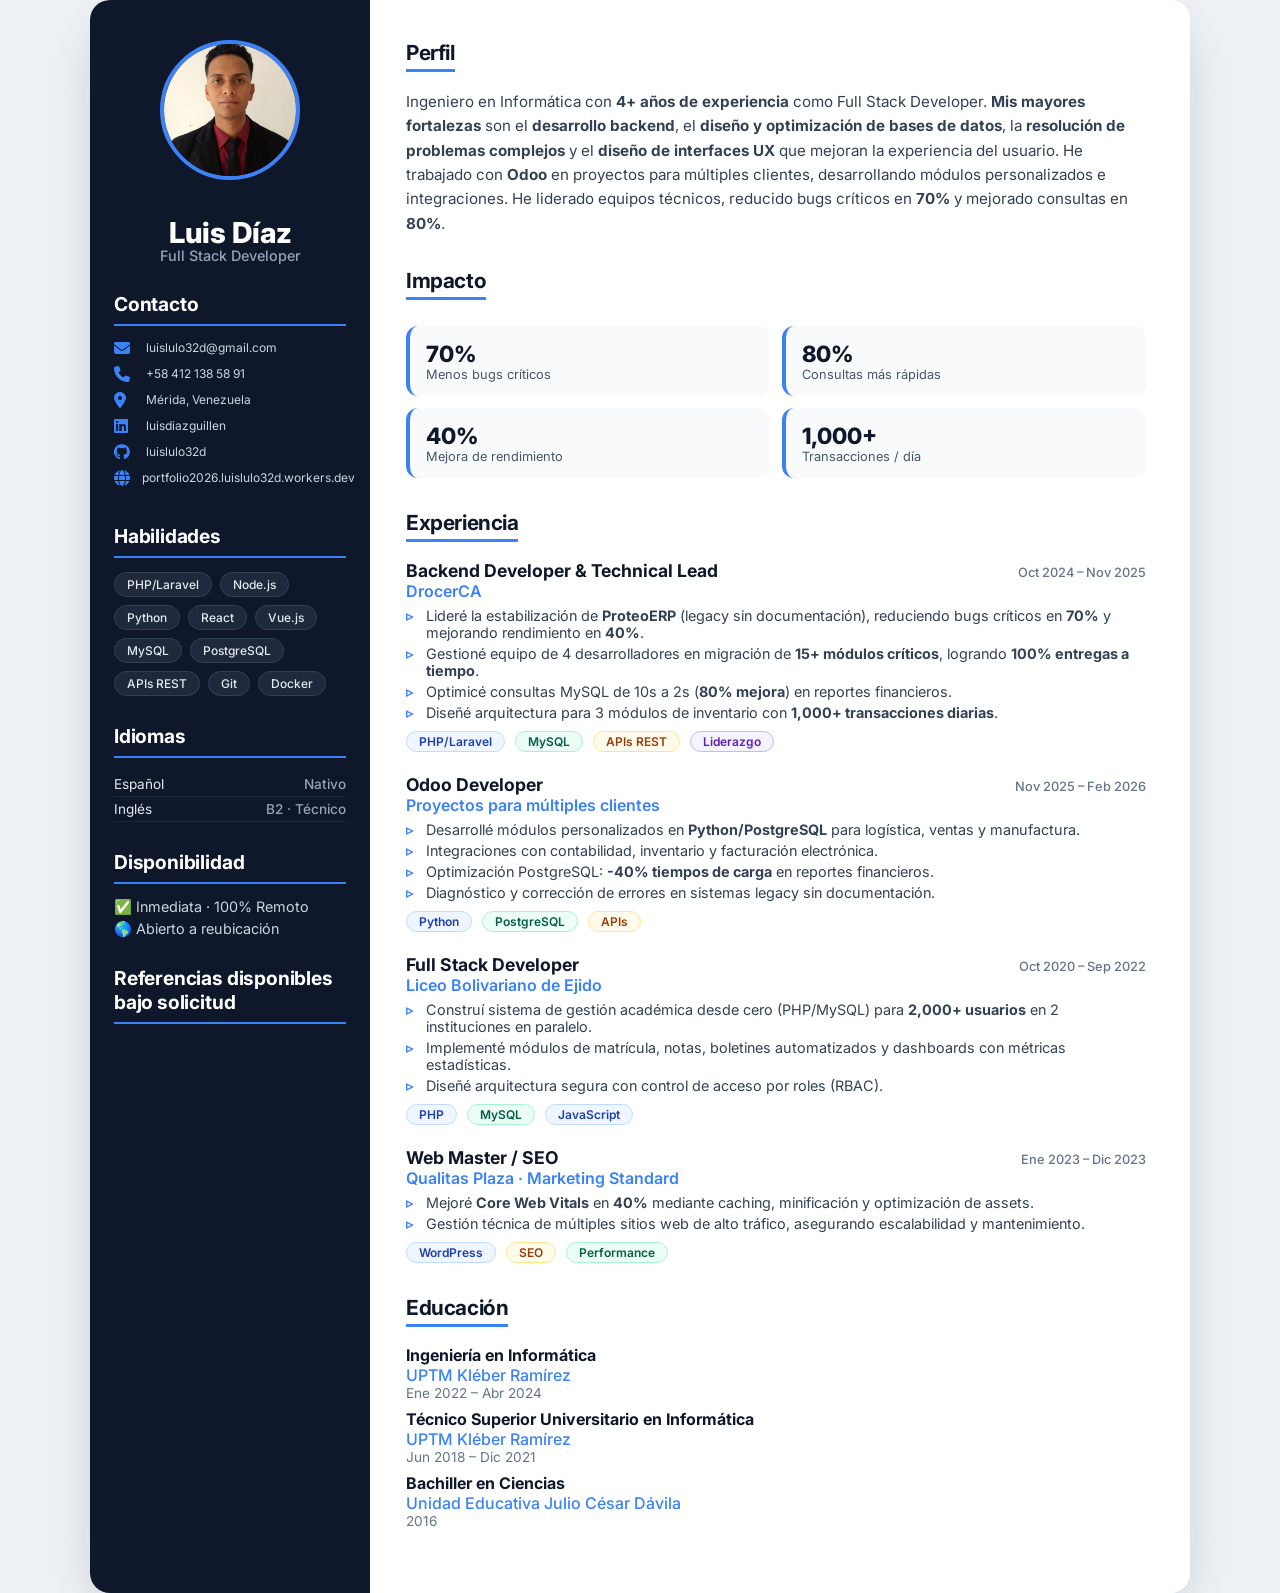
==== cv_online_luis.html @ a335fb9e "update" ====
<!DOCTYPE html>
<html lang="es">
<head>
    <meta charset="UTF-8">
    <meta name="viewport" content="width=device-width, initial-scale=1.0">
    <title>Luis Díaz · CV 2026</title>
    <link href="https://fonts.googleapis.com/css2?family=Inter:opsz,wght@14..32,300;14..32,400;14..32,500;14..32,600;14..32,700;14..32,800&display=swap" rel="stylesheet">
    <link rel="stylesheet" href="https://cdnjs.cloudflare.com/ajax/libs/font-awesome/6.5.1/css/all.min.css">
    <style>
        * {
            margin: 0;
            padding: 0;
            box-sizing: border-box;
        }
        body {
            font-family: 'Inter', 'Segoe UI', sans-serif;
            background: #eef2f7;
            display: flex;
            justify-content: center;
            align-items: center;
            min-height: 100vh;
            padding: 0;
            margin: 0;
        }
        .cv {
            max-width: 1100px;
            width: 100%;
            background: #ffffff;
            border-radius: 20px;
            box-shadow: 0 20px 60px -12px rgba(0, 0, 0, 0.20);
            display: grid;
            grid-template-columns: 280px 1fr;
            overflow: hidden;
        }
        .sidebar {
            background: #0f172a;
            color: #e2e8f0;
            padding: 40px 24px 32px;
            display: flex;
            flex-direction: column;
            gap: 28px;
        }
        .profile-img {
            width: 140px;
            height: 140px;
            border-radius: 50%;
            object-fit: cover;
            border: 4px solid #3b82f6;
            margin: 0 auto 8px;
            display: block;
        }
        .sidebar h2 {
            color: #ffffff;
            font-size: 1.2rem;
            font-weight: 700;
            letter-spacing: -0.01em;
            border-bottom: 2px solid #3b82f6;
            padding-bottom: 8px;
            margin-bottom: 14px;
        }
        .sidebar .name {
            font-size: 1.8rem;
            font-weight: 800;
            color: #ffffff;
            text-align: center;
            line-height: 1.2;
        }
        .sidebar .title {
            text-align: center;
            color: #94a3b8;
            font-weight: 500;
            font-size: 0.9rem;
            margin-top: -4px;
        }
        .sidebar .contact-item {
            display: flex;
            align-items: center;
            gap: 12px;
            font-size: 0.75rem;
            color: #cbd5e1;
            margin-bottom: 10px;
        }
        .sidebar .contact-item i {
            width: 20px;
            color: #3b82f6;
            font-size: 1rem;
        }
        .sidebar .contact-item a {
            color: #cbd5e1;
            text-decoration: none;
        }
        .sidebar .contact-item a:hover {
            color: #ffffff;
        }
        .skill-chips {
            display: flex;
            flex-wrap: wrap;
            gap: 8px;
        }
        .skill-chips span {
            background: #1e293b;
            padding: 4px 12px;
            border-radius: 30px;
            font-size: 0.75rem;
            font-weight: 500;
            color: #e2e8f0;
            border: 1px solid #334155;
        }
        .lang-item {
            display: flex;
            justify-content: space-between;
            font-size: 0.85rem;
            padding: 4px 0;
            border-bottom: 1px solid #1e293b;
        }
        .lang-item span:last-child {
            color: #94a3b8;
            font-weight: 500;
        }
        .ref-item {
            margin-bottom: 14px;
            font-size: 0.8rem;
            color: #cbd5e1;
            line-height: 1.5;
        }
        .ref-item strong {
            color: #ffffff;
            font-weight: 600;
        }
        .ref-item .ref-role {
            color: #94a3b8;
            font-size: 0.7rem;
        }
        .main {
            padding: 40px 44px 32px 36px;
            background: #ffffff;
        }
        .main h2 {
            font-size: 1.3rem;
            font-weight: 700;
            color: #0f172a;
            border-bottom: 3px solid #3b82f6;
            display: inline-block;
            padding-bottom: 4px;
            margin-bottom: 18px;
            letter-spacing: -0.02em;
        }
        .main .section {
            margin-bottom: 32px;
        }
        .exp-item {
            margin-bottom: 22px;
        }
        .exp-item .exp-header {
            display: flex;
            justify-content: space-between;
            align-items: baseline;
            flex-wrap: wrap;
            margin-bottom: 4px;
        }
        .exp-item .exp-header h3 {
            font-size: 1.1rem;
            font-weight: 700;
            color: #0f172a;
        }
        .exp-item .exp-header .company {
            font-weight: 600;
            color: #3b82f6;
        }
        .exp-item .exp-header .date {
            font-size: 0.8rem;
            color: #64748b;
            font-weight: 500;
        }
        .exp-item ul {
            list-style: none;
            padding-left: 0;
            margin-top: 6px;
        }
        .exp-item ul li {
            padding-left: 20px;
            position: relative;
            font-size: 0.9rem;
            color: #334155;
            margin-bottom: 4px;
        }
        .exp-item ul li::before {
            content: "▹";
            position: absolute;
            left: 0;
            color: #3b82f6;
            font-weight: bold;
        }
        .badge-group {
            display: flex;
            flex-wrap: wrap;
            gap: 10px;
            margin: 10px 0 4px;
        }
        .badge {
            background: #eff6ff;
            color: #1e40af;
            padding: 2px 12px;
            border-radius: 30px;
            font-size: 0.75rem;
            font-weight: 600;
            border: 1px solid #bfdbfe;
        }
        .badge.green {
            background: #ecfdf5;
            color: #065f46;
            border-color: #a7f3d0;
        }
        .badge.orange {
            background: #fffbeb;
            color: #92400e;
            border-color: #fde68a;
        }
        .badge.purple {
            background: #f5f3ff;
            color: #5b21b6;
            border-color: #c4b5fd;
        }
        .highlight-grid {
            display: grid;
            grid-template-columns: 1fr 1fr;
            gap: 12px;
            margin-top: 8px;
        }
        .highlight-card {
            background: #f8fafc;
            padding: 14px 16px;
            border-radius: 12px;
            border-left: 4px solid #3b82f6;
        }
        .highlight-card .number {
            font-size: 1.4rem;
            font-weight: 800;
            color: #0f172a;
        }
        .highlight-card .label {
            font-size: 0.8rem;
            color: #475569;
        }
        @media print {
            body {
                background: white;
                padding: 0 !important;
                margin: 0 !important;
            }
            .cv {
                box-shadow: none;
                border-radius: 0;
                max-width: 100%;
            }
            .sidebar {
                print-color-adjust: exact;
                -webkit-print-color-adjust: exact;
            }
            .badge, .badge.green, .badge.orange, .badge.purple {
                print-color-adjust: exact;
                -webkit-print-color-adjust: exact;
            }
            .highlight-card {
                print-color-adjust: exact;
                -webkit-print-color-adjust: exact;
            }
        }
        @media (max-width: 750px) {
            .cv {
                grid-template-columns: 1fr;
            }
            .sidebar {
                text-align: center;
            }
            .sidebar .contact-item {
                justify-content: center;
            }
            .main {
                padding: 28px 20px;
            }
            .highlight-grid {
                grid-template-columns: 1fr;
            }
        }
    </style>
</head>
<body>
<div class="cv">

    <!-- SIDEBAR -->
    <div class="sidebar">
        <img src="perfil.jpg" alt="Luis Díaz" class="profile-img">
        <div>
            <div class="name">Luis Díaz</div>
            <div class="title">Full Stack Developer</div>
        </div>

        <div>
            <h2>Contacto</h2>
            <div class="contact-item"><i class="fas fa-envelope"></i> luislulo32d@gmail.com</div>
            <div class="contact-item"><i class="fas fa-phone"></i> +58 412 138 58 91</div>
            <div class="contact-item"><i class="fas fa-map-marker-alt"></i> Mérida, Venezuela</div>
            <div class="contact-item"><i class="fab fa-linkedin"></i> <a href="#">luisdiazguillen</a></div>
            <div class="contact-item"><i class="fab fa-github"></i> <a href="#">luislulo32d</a></div>
            <div class="contact-item"><i class="fas fa-globe"></i> <a href="#">portfolio2026.luislulo32d.workers.dev</a></div>
        </div>

        <div>
            <h2>Habilidades</h2>
            <div class="skill-chips">
                <span>PHP/Laravel</span>
                <span>Node.js</span>
                <span>Python</span>
                <span>React</span>
                <span>Vue.js</span>
                <span>MySQL</span>
                <span>PostgreSQL</span>
                <span>APIs REST</span>
                <span>Git</span>
                <span>Docker</span>
            </div>
        </div>

        <div>
            <h2>Idiomas</h2>
            <div class="lang-item"><span>Español</span><span>Nativo</span></div>
            <div class="lang-item"><span>Inglés</span><span>B2 · Técnico</span></div>
        </div>

        <div>
            <h2>Disponibilidad</h2>
            <div style="font-size:0.9rem; color:#cbd5e1;">✅ Inmediata · 100% Remoto</div>
            <div style="font-size:0.9rem; color:#cbd5e1; margin-top:4px;">🌎 Abierto a reubicación</div>
        </div>

        <!-- REFERENCIAS PERSONALES -->
        <div>
            <h2>Referencias disponibles bajo solicitud</h2>
            <!-- <div class="ref-item">
                <strong>Ing. Manuel Puente</strong><br>
                +58 424-7747455<br>
                <span class="ref-role">Semi Senior React · Compañero universitario</span>
            </div>
            <div class="ref-item">
                <strong>Ing. Efrén Urrecheaga</strong><br>
                +58 416-8784333<br>
                <span class="ref-role">Compañero DrocerCA · Duo de desarrollo</span>
            </div>
            <div class="ref-item">
                <strong>Ing. Carlos Piña</strong><br>
                +58 424-7616389<br>
                <span class="ref-role">Senior · Creador ProteoERP · Jefe Tecnología</span>
            </div>
            <div class="ref-item">
                <strong>Dra. Mitchell Ferrer</strong><br>
                +58 414-7560703<br>
                <span class="ref-role">Jefa RRHH DrocerCA</span>
            </div> -->
        </div>
    </div>

    <!-- MAIN CONTENT -->
    <div class="main">

        <!-- Perfil -->
        <div class="section">
            <h2>Perfil</h2>
            <p style="color:#334155; font-size:0.95rem; line-height:1.6;">
                Ingeniero en Informática con <strong>4+ años de experiencia</strong> como Full Stack Developer.
                <strong>Mis mayores fortalezas</strong> son el <strong>desarrollo backend</strong>, el <strong>diseño y optimización de bases de datos</strong>,
                la <strong>resolución de problemas complejos</strong> y el <strong>diseño de interfaces UX</strong> que mejoran la experiencia del usuario.
                He trabajado con <strong>Odoo</strong> en proyectos para múltiples clientes, desarrollando módulos personalizados e integraciones.
                He liderado equipos técnicos, reducido bugs críticos en <strong>70%</strong> y mejorado consultas en <strong>80%</strong>.
            </p>
        </div>

        <!-- Logros destacados -->
        <div class="section">
            <h2>Impacto</h2>
            <div class="highlight-grid">
                <div class="highlight-card">
                    <div class="number">70%</div>
                    <div class="label">Menos bugs críticos</div>
                </div>
                <div class="highlight-card">
                    <div class="number">80%</div>
                    <div class="label">Consultas más rápidas</div>
                </div>
                <div class="highlight-card">
                    <div class="number">40%</div>
                    <div class="label">Mejora de rendimiento</div>
                </div>
                <div class="highlight-card">
                    <div class="number">1,000+</div>
                    <div class="label">Transacciones / día</div>
                </div>
            </div>
        </div>

        <!-- Experiencia -->
        <div class="section">
            <h2>Experiencia</h2>

            <div class="exp-item">
                <div class="exp-header">
                    <div>
                        <h3>Backend Developer & Technical Lead</h3>
                        <span class="company">DrocerCA</span>
                    </div>
                    <span class="date">Oct 2024 – Nov 2025</span>
                </div>
                <ul>
                    <li>Lideré la estabilización de <strong>ProteoERP</strong> (legacy sin documentación), reduciendo bugs críticos en <strong>70%</strong> y mejorando rendimiento en <strong>40%</strong>.</li>
                    <li>Gestioné equipo de 4 desarrolladores en migración de <strong>15+ módulos críticos</strong>, logrando <strong>100% entregas a tiempo</strong>.</li>
                    <li>Optimicé consultas MySQL de 10s a 2s (<strong>80% mejora</strong>) en reportes financieros.</li>
                    <li>Diseñé arquitectura para 3 módulos de inventario con <strong>1,000+ transacciones diarias</strong>.</li>
                </ul>
                <div class="badge-group">
                    <span class="badge">PHP/Laravel</span>
                    <span class="badge green">MySQL</span>
                    <span class="badge orange">APIs REST</span>
                    <span class="badge purple">Liderazgo</span>
                </div>
            </div>

            <div class="exp-item">
                <div class="exp-header">
                    <div>
                        <h3>Odoo Developer</h3>
                        <span class="company">Proyectos para múltiples clientes</span>
                    </div>
                    <span class="date">Nov 2025 – Feb 2026</span>
                </div>
                <ul>
                    <li>Desarrollé módulos personalizados en <strong>Python/PostgreSQL</strong> para logística, ventas y manufactura.</li>
                    <li>Integraciones con contabilidad, inventario y facturación electrónica.</li>
                    <li>Optimización PostgreSQL: <strong>-40% tiempos de carga</strong> en reportes financieros.</li>
                    <li>Diagnóstico y corrección de errores en sistemas legacy sin documentación.</li>
                </ul>
                <div class="badge-group">
                    <span class="badge">Python</span>
                    <span class="badge green">PostgreSQL</span>
                    <span class="badge orange">APIs</span>
                </div>
            </div>

            <div class="exp-item">
                <div class="exp-header">
                    <div>
                        <h3>Full Stack Developer</h3>
                        <span class="company">Liceo Bolivariano de Ejido</span>
                    </div>
                    <span class="date">Oct 2020 – Sep 2022</span>
                </div>
                <ul>
                    <li>Construí sistema de gestión académica desde cero (PHP/MySQL) para <strong>2,000+ usuarios</strong> en 2 instituciones en paralelo.</li>
                    <li>Implementé módulos de matrícula, notas, boletines automatizados y dashboards con métricas estadísticas.</li>
                    <li>Diseñé arquitectura segura con control de acceso por roles (RBAC).</li>
                </ul>
                <div class="badge-group">
                    <span class="badge">PHP</span>
                    <span class="badge green">MySQL</span>
                    <span class="badge">JavaScript</span>
                </div>
            </div>

            <div class="exp-item">
                <div class="exp-header">
                    <div>
                        <h3>Web Master / SEO</h3>
                        <span class="company">Qualitas Plaza · Marketing Standard</span>
                    </div>
                    <span class="date">Ene 2023 – Dic 2023</span>
                </div>
                <ul>
                    <li>Mejoré <strong>Core Web Vitals</strong> en <strong>40%</strong> mediante caching, minificación y optimización de assets.</li>
                    <li>Gestión técnica de múltiples sitios web de alto tráfico, asegurando escalabilidad y mantenimiento.</li>
                </ul>
                <div class="badge-group">
                    <span class="badge">WordPress</span>
                    <span class="badge orange">SEO</span>
                    <span class="badge green">Performance</span>
                </div>
            </div>
        </div>

        <!-- Educación -->
        <div class="section">
            <h2>Educación</h2>
            <div style="margin-bottom:8px;">
                <div style="font-weight:700; color:#0f172a;">Ingeniería en Informática</div>
                <div style="color:#3b82f6; font-weight:500;">UPTM Kléber Ramírez</div>
                <div style="color:#64748b; font-size:0.85rem;">Ene 2022 – Abr 2024</div>
            </div>
            <div style="margin-bottom:8px;">
                <div style="font-weight:700; color:#0f172a;">Técnico Superior Universitario en Informática</div>
                <div style="color:#3b82f6; font-weight:500;">UPTM Kléber Ramírez</div>
                <div style="color:#64748b; font-size:0.85rem;">Jun 2018 – Dic 2021</div>
            </div>
            <div>
                <div style="font-weight:700; color:#0f172a;">Bachiller en Ciencias</div>
                <div style="color:#3b82f6; font-weight:500;">Unidad Educativa Julio César Dávila</div>
                <div style="color:#64748b; font-size:0.85rem;">2016</div>
            </div>
        </div>

    </div>
</div>
</body>
</html>
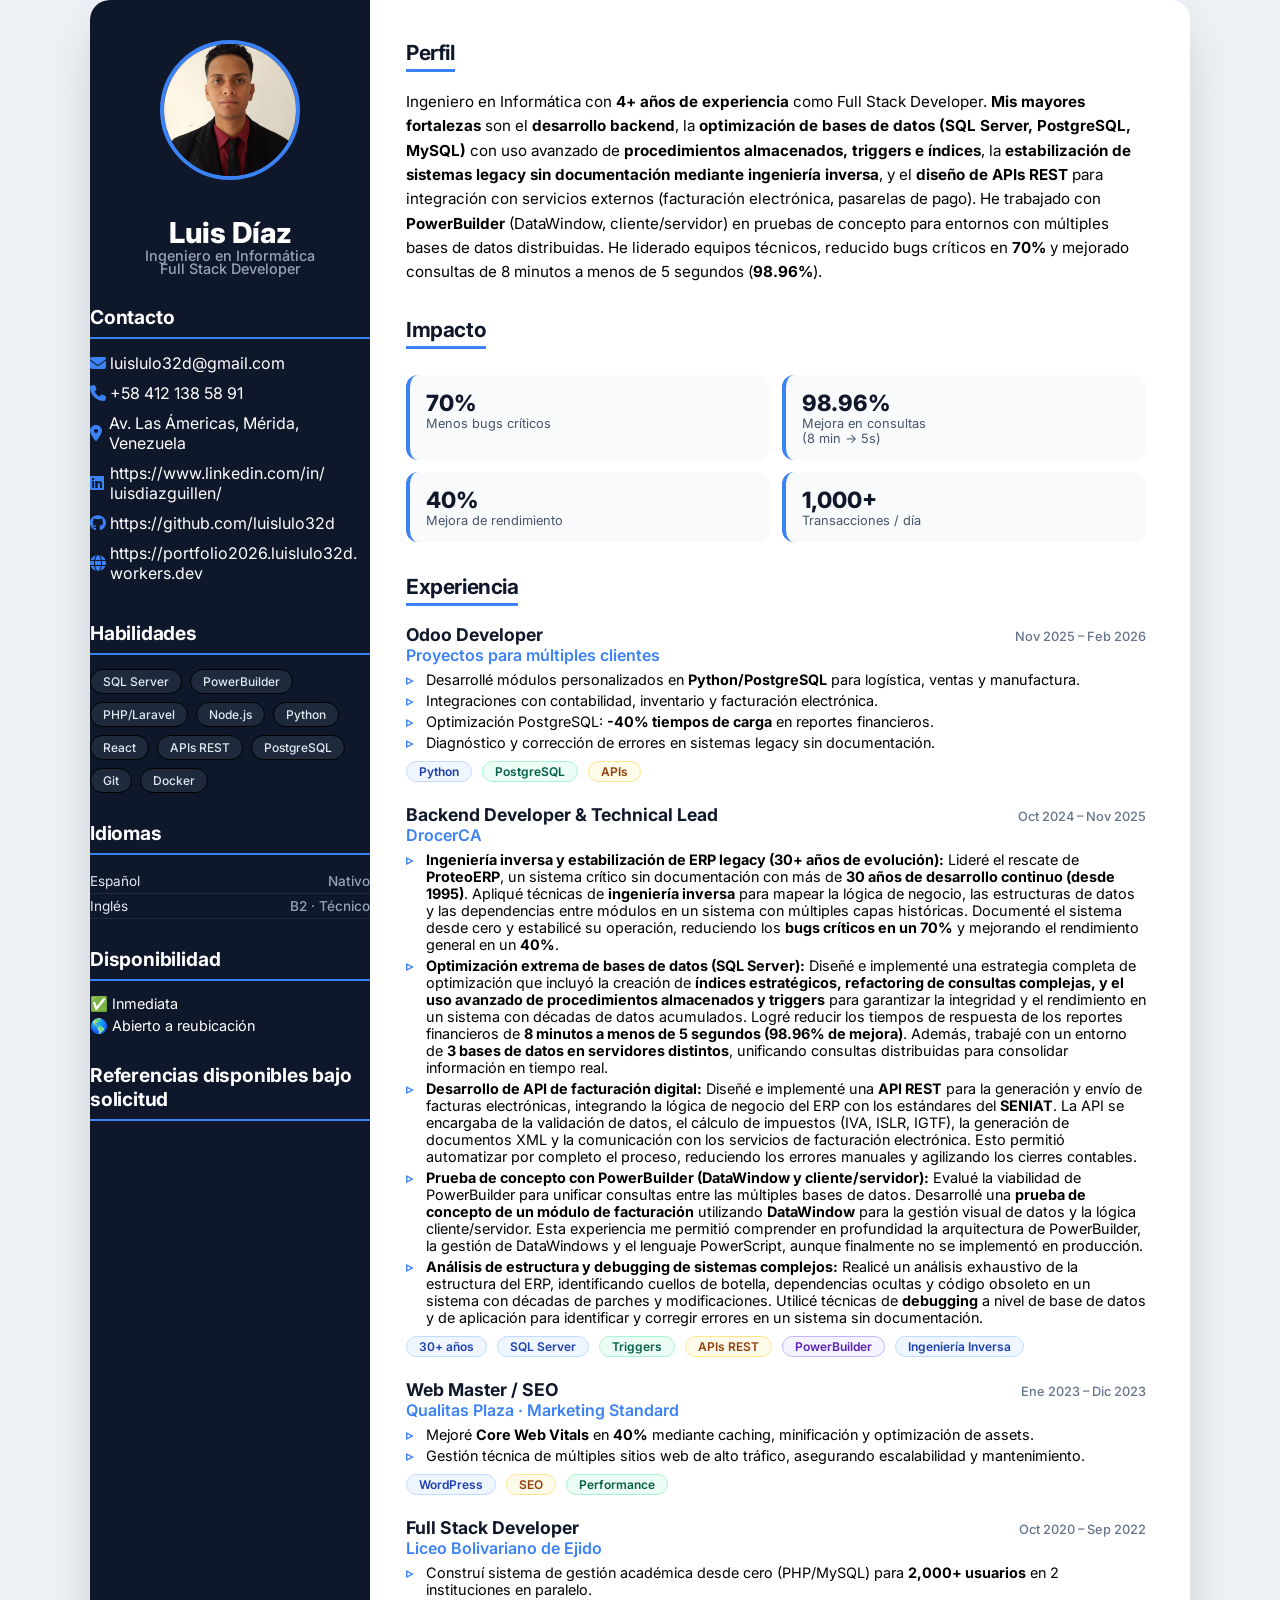
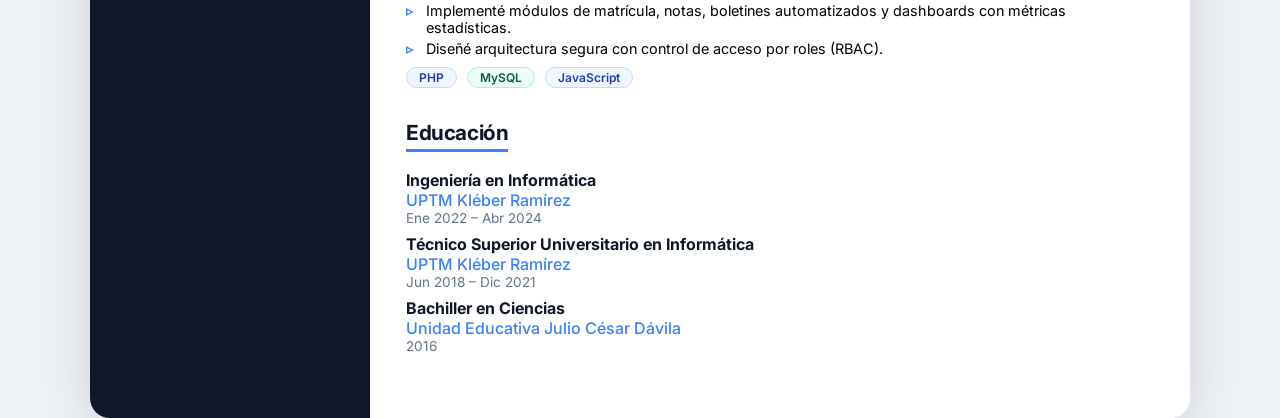
==== commit 6274b391: "update" ====
--- a/cv_online_luis.html
+++ b/cv_online_luis.html
@@ -35,7 +35,7 @@
         .sidebar {
             background: #0f172a;
             color: #e2e8f0;
-            padding: 40px 24px 32px;
+            padding: 40px 0px 32px;
             display: flex;
             flex-direction: column;
             gap: 28px;
@@ -75,9 +75,9 @@
         .sidebar .contact-item {
             display: flex;
             align-items: center;
-            gap: 12px;
-            font-size: 0.75rem;
-            color: #cbd5e1;
+            /* gap: 12px; */
+            font-size: 1rem;
+            color: #fff;
             margin-bottom: 10px;
         }
         .sidebar .contact-item i {
@@ -86,8 +86,9 @@
             font-size: 1rem;
         }
         .sidebar .contact-item a {
-            color: #cbd5e1;
+            color: #fff;
             text-decoration: none;
+            font-size: 0.79rem;
         }
         .sidebar .contact-item a:hover {
             color: #ffffff;
@@ -104,7 +105,7 @@
             font-size: 0.75rem;
             font-weight: 500;
             color: #e2e8f0;
-            border: 1px solid #334155;
+            border: 1px solid #000;
         }
         .lang-item {
             display: flex;
@@ -120,7 +121,7 @@
         .ref-item {
             margin-bottom: 14px;
             font-size: 0.8rem;
-            color: #cbd5e1;
+            color: #fff;
             line-height: 1.5;
         }
         .ref-item strong {
@@ -181,7 +182,7 @@
             padding-left: 20px;
             position: relative;
             font-size: 0.9rem;
-            color: #334155;
+            color: #000;
             margin-bottom: 4px;
         }
         .exp-item ul li::before {
@@ -293,6 +294,7 @@
         <img src="perfil.jpg" alt="Luis Díaz" class="profile-img">
         <div>
             <div class="name">Luis Díaz</div>
+            <div class="title">Ingeniero en Informática</div>
             <div class="title">Full Stack Developer</div>
         </div>
 
@@ -300,23 +302,23 @@
             <h2>Contacto</h2>
             <div class="contact-item"><i class="fas fa-envelope"></i> luislulo32d@gmail.com</div>
             <div class="contact-item"><i class="fas fa-phone"></i> +58 412 138 58 91</div>
-            <div class="contact-item"><i class="fas fa-map-marker-alt"></i> Mérida, Venezuela</div>
-            <div class="contact-item"><i class="fab fa-linkedin"></i> <a href="#">luisdiazguillen</a></div>
-            <div class="contact-item"><i class="fab fa-github"></i> <a href="#">luislulo32d</a></div>
-            <div class="contact-item"><i class="fas fa-globe"></i> <a href="#">portfolio2026.luislulo32d.workers.dev</a></div>
+            <div class="contact-item"><i class="fas fa-map-marker-alt"></i> Av. Las Ámericas, Mérida, Venezuela</div>
+            <div class="contact-item"><i class="fab fa-linkedin"></i> https://www.linkedin.com/in/<br>luisdiazguillen/</div>
+            <div class="contact-item"><i class="fab fa-github"></i> https://github.com/luislulo32d</div>
+            <div class="contact-item"><i class="fas fa-globe"></i> https://portfolio2026.luislulo32d.<br>workers.dev</div>
         </div>
 
         <div>
             <h2>Habilidades</h2>
             <div class="skill-chips">
+                <span>SQL Server</span>
+                <span>PowerBuilder</span>
                 <span>PHP/Laravel</span>
                 <span>Node.js</span>
                 <span>Python</span>
                 <span>React</span>
-                <span>Vue.js</span>
-                <span>MySQL</span>
+                <span>APIs REST</span>
                 <span>PostgreSQL</span>
-                <span>APIs REST</span>
                 <span>Git</span>
                 <span>Docker</span>
             </div>
@@ -330,33 +332,13 @@
 
         <div>
             <h2>Disponibilidad</h2>
-            <div style="font-size:0.9rem; color:#cbd5e1;">✅ Inmediata · 100% Remoto</div>
-            <div style="font-size:0.9rem; color:#cbd5e1; margin-top:4px;">🌎 Abierto a reubicación</div>
+            <div style="font-size:0.9rem; color:#fff;">✅ Inmediata</div>
+            <div style="font-size:0.9rem; color:#fff; margin-top:4px;">🌎 Abierto a reubicación</div>
         </div>
 
         <!-- REFERENCIAS PERSONALES -->
         <div>
             <h2>Referencias disponibles bajo solicitud</h2>
-            <!-- <div class="ref-item">
-                <strong>Ing. Manuel Puente</strong><br>
-                +58 424-7747455<br>
-                <span class="ref-role">Semi Senior React · Compañero universitario</span>
-            </div>
-            <div class="ref-item">
-                <strong>Ing. Efrén Urrecheaga</strong><br>
-                +58 416-8784333<br>
-                <span class="ref-role">Compañero DrocerCA · Duo de desarrollo</span>
-            </div>
-            <div class="ref-item">
-                <strong>Ing. Carlos Piña</strong><br>
-                +58 424-7616389<br>
-                <span class="ref-role">Senior · Creador ProteoERP · Jefe Tecnología</span>
-            </div>
-            <div class="ref-item">
-                <strong>Dra. Mitchell Ferrer</strong><br>
-                +58 414-7560703<br>
-                <span class="ref-role">Jefa RRHH DrocerCA</span>
-            </div> -->
         </div>
     </div>
 
@@ -366,12 +348,11 @@
         <!-- Perfil -->
         <div class="section">
             <h2>Perfil</h2>
-            <p style="color:#334155; font-size:0.95rem; line-height:1.6;">
+            <p style="color:#000; font-size:0.95rem; line-height:1.6;">
                 Ingeniero en Informática con <strong>4+ años de experiencia</strong> como Full Stack Developer.
-                <strong>Mis mayores fortalezas</strong> son el <strong>desarrollo backend</strong>, el <strong>diseño y optimización de bases de datos</strong>,
-                la <strong>resolución de problemas complejos</strong> y el <strong>diseño de interfaces UX</strong> que mejoran la experiencia del usuario.
-                He trabajado con <strong>Odoo</strong> en proyectos para múltiples clientes, desarrollando módulos personalizados e integraciones.
-                He liderado equipos técnicos, reducido bugs críticos en <strong>70%</strong> y mejorado consultas en <strong>80%</strong>.
+                <strong>Mis mayores fortalezas</strong> son el <strong>desarrollo backend</strong>, la <strong>optimización de bases de datos (SQL Server, PostgreSQL, MySQL)</strong> con uso avanzado de <strong>procedimientos almacenados, triggers e índices</strong>, la <strong>estabilización de sistemas legacy sin documentación mediante ingeniería inversa</strong>, y el <strong>diseño de APIs REST</strong> para integración con servicios externos (facturación electrónica, pasarelas de pago).
+                He trabajado con <strong>PowerBuilder</strong> (DataWindow, cliente/servidor) en pruebas de concepto para entornos con múltiples bases de datos distribuidas.
+                He liderado equipos técnicos, reducido bugs críticos en <strong>70%</strong> y mejorado consultas de 8 minutos a menos de 5 segundos (<strong>98.96%</strong>).
             </p>
         </div>
 
@@ -384,8 +365,8 @@
                     <div class="label">Menos bugs críticos</div>
                 </div>
                 <div class="highlight-card">
-                    <div class="number">80%</div>
-                    <div class="label">Consultas más rápidas</div>
+                    <div class="number">98.96%</div>
+                    <div class="label">Mejora en consultas<br>(8 min → 5s)</div>
                 </div>
                 <div class="highlight-card">
                     <div class="number">40%</div>
@@ -402,28 +383,7 @@
         <div class="section">
             <h2>Experiencia</h2>
 
-            <div class="exp-item">
-                <div class="exp-header">
-                    <div>
-                        <h3>Backend Developer & Technical Lead</h3>
-                        <span class="company">DrocerCA</span>
-                    </div>
-                    <span class="date">Oct 2024 – Nov 2025</span>
-                </div>
-                <ul>
-                    <li>Lideré la estabilización de <strong>ProteoERP</strong> (legacy sin documentación), reduciendo bugs críticos en <strong>70%</strong> y mejorando rendimiento en <strong>40%</strong>.</li>
-                    <li>Gestioné equipo de 4 desarrolladores en migración de <strong>15+ módulos críticos</strong>, logrando <strong>100% entregas a tiempo</strong>.</li>
-                    <li>Optimicé consultas MySQL de 10s a 2s (<strong>80% mejora</strong>) en reportes financieros.</li>
-                    <li>Diseñé arquitectura para 3 módulos de inventario con <strong>1,000+ transacciones diarias</strong>.</li>
-                </ul>
-                <div class="badge-group">
-                    <span class="badge">PHP/Laravel</span>
-                    <span class="badge green">MySQL</span>
-                    <span class="badge orange">APIs REST</span>
-                    <span class="badge purple">Liderazgo</span>
-                </div>
-            </div>
-
+              <!-- ODOO -->
             <div class="exp-item">
                 <div class="exp-header">
                     <div>
@@ -445,6 +405,53 @@
                 </div>
             </div>
 
+            <!-- DROCERCA - Actualizado con la nueva información -->
+            <div class="exp-item">
+                <div class="exp-header">
+                    <div>
+                        <h3>Backend Developer & Technical Lead</h3>
+                        <span class="company">DrocerCA</span>
+                    </div>
+                    <span class="date">Oct 2024 – Nov 2025</span>
+                </div>
+                <ul>
+                    <li><strong>Ingeniería inversa y estabilización de ERP legacy (30+ años de evolución):</strong> Lideré el rescate de <strong>ProteoERP</strong>, un sistema crítico sin documentación con más de <strong>30 años de desarrollo continuo (desde 1995)</strong>. Apliqué técnicas de <strong>ingeniería inversa</strong> para mapear la lógica de negocio, las estructuras de datos y las dependencias entre módulos en un sistema con múltiples capas históricas. Documenté el sistema desde cero y estabilicé su operación, reduciendo los <strong>bugs críticos en un 70%</strong> y mejorando el rendimiento general en un <strong>40%</strong>.</li>
+                    <li><strong>Optimización extrema de bases de datos (SQL Server):</strong> Diseñé e implementé una estrategia completa de optimización que incluyó la creación de <strong>índices estratégicos, refactoring de consultas complejas, y el uso avanzado de procedimientos almacenados y triggers</strong> para garantizar la integridad y el rendimiento en un sistema con décadas de datos acumulados. Logré reducir los tiempos de respuesta de los reportes financieros de <strong>8 minutos a menos de 5 segundos (98.96% de mejora)</strong>. Además, trabajé con un entorno de <strong>3 bases de datos en servidores distintos</strong>, unificando consultas distribuidas para consolidar información en tiempo real.</li>
+                    <li><strong>Desarrollo de API de facturación digital:</strong> Diseñé e implementé una <strong>API REST</strong> para la generación y envío de facturas electrónicas, integrando la lógica de negocio del ERP con los estándares del <strong>SENIAT</strong>. La API se encargaba de la validación de datos, el cálculo de impuestos (IVA, ISLR, IGTF), la generación de documentos XML y la comunicación con los servicios de facturación electrónica. Esto permitió automatizar por completo el proceso, reduciendo los errores manuales y agilizando los cierres contables.</li>
+                    <li><strong>Prueba de concepto con PowerBuilder (DataWindow y cliente/servidor):</strong> Evalué la viabilidad de PowerBuilder para unificar consultas entre las múltiples bases de datos. Desarrollé una <strong>prueba de concepto de un módulo de facturación</strong> utilizando <strong>DataWindow</strong> para la gestión visual de datos y la lógica cliente/servidor. Esta experiencia me permitió comprender en profundidad la arquitectura de PowerBuilder, la gestión de DataWindows y el lenguaje PowerScript, aunque finalmente no se implementó en producción.</li>
+                    <li><strong>Análisis de estructura y debugging de sistemas complejos:</strong> Realicé un análisis exhaustivo de la estructura del ERP, identificando cuellos de botella, dependencias ocultas y código obsoleto en un sistema con décadas de parches y modificaciones. Utilicé técnicas de <strong>debugging</strong> a nivel de base de datos y de aplicación para identificar y corregir errores en un sistema sin documentación.</li>
+                </ul>
+                <div class="badge-group">
+                    <span class="badge">30+ años</span>
+                    <span class="badge">SQL Server</span>
+                    <span class="badge green">Triggers</span>
+                    <span class="badge orange">APIs REST</span>
+                    <span class="badge purple">PowerBuilder</span>
+                    <span class="badge">Ingeniería Inversa</span>
+                </div>
+            </div>
+
+            <!-- QUALITAS -->
+            <div class="exp-item">
+                <div class="exp-header">
+                    <div>
+                        <h3>Web Master / SEO</h3>
+                        <span class="company">Qualitas Plaza · Marketing Standard</span>
+                    </div>
+                    <span class="date">Ene 2023 – Dic 2023</span>
+                </div>
+                <ul>
+                    <li>Mejoré <strong>Core Web Vitals</strong> en <strong>40%</strong> mediante caching, minificación y optimización de assets.</li>
+                    <li>Gestión técnica de múltiples sitios web de alto tráfico, asegurando escalabilidad y mantenimiento.</li>
+                </ul>
+                <div class="badge-group">
+                    <span class="badge">WordPress</span>
+                    <span class="badge orange">SEO</span>
+                    <span class="badge green">Performance</span>
+                </div>
+            </div>
+
+            <!-- LICEO -->
             <div class="exp-item">
                 <div class="exp-header">
                     <div>
@@ -464,25 +471,7 @@
                     <span class="badge">JavaScript</span>
                 </div>
             </div>
-
-            <div class="exp-item">
-                <div class="exp-header">
-                    <div>
-                        <h3>Web Master / SEO</h3>
-                        <span class="company">Qualitas Plaza · Marketing Standard</span>
-                    </div>
-                    <span class="date">Ene 2023 – Dic 2023</span>
-                </div>
-                <ul>
-                    <li>Mejoré <strong>Core Web Vitals</strong> en <strong>40%</strong> mediante caching, minificación y optimización de assets.</li>
-                    <li>Gestión técnica de múltiples sitios web de alto tráfico, asegurando escalabilidad y mantenimiento.</li>
-                </ul>
-                <div class="badge-group">
-                    <span class="badge">WordPress</span>
-                    <span class="badge orange">SEO</span>
-                    <span class="badge green">Performance</span>
-                </div>
-            </div>
+            
         </div>
 
         <!-- Educación -->
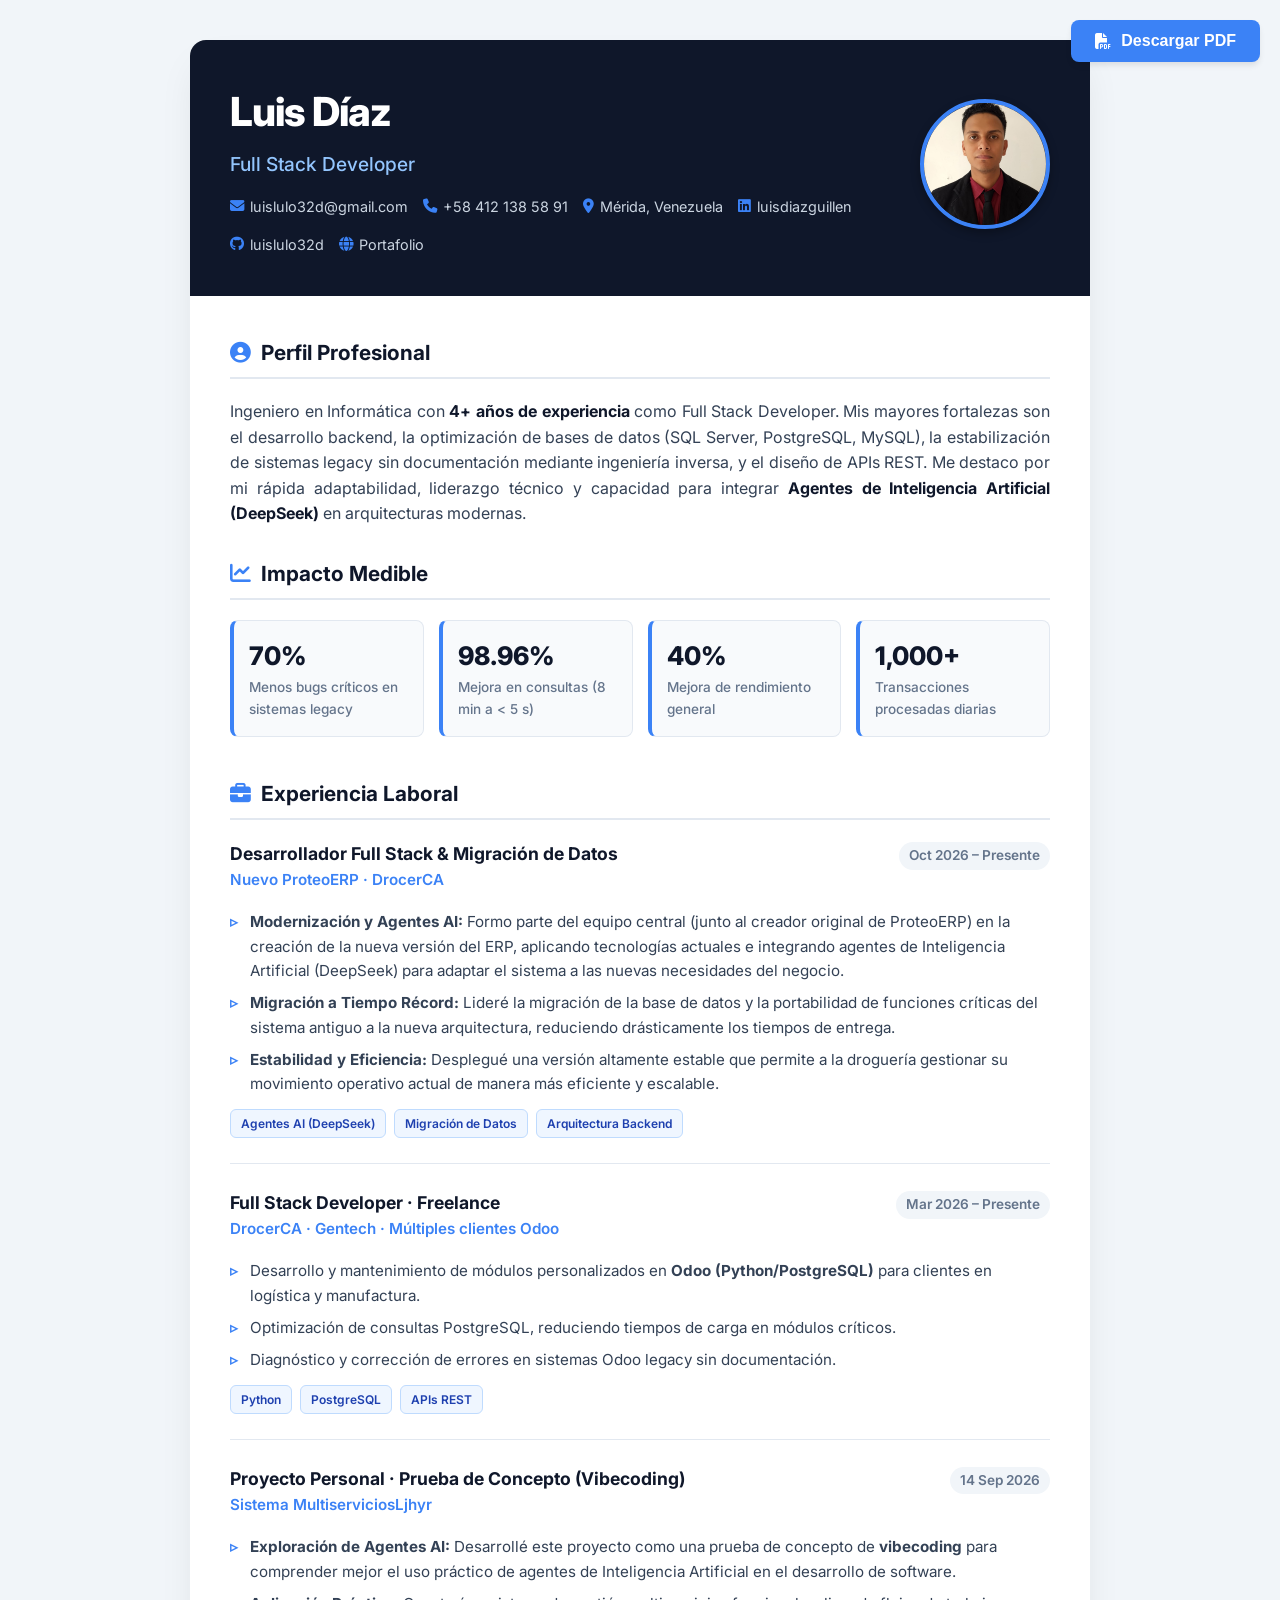
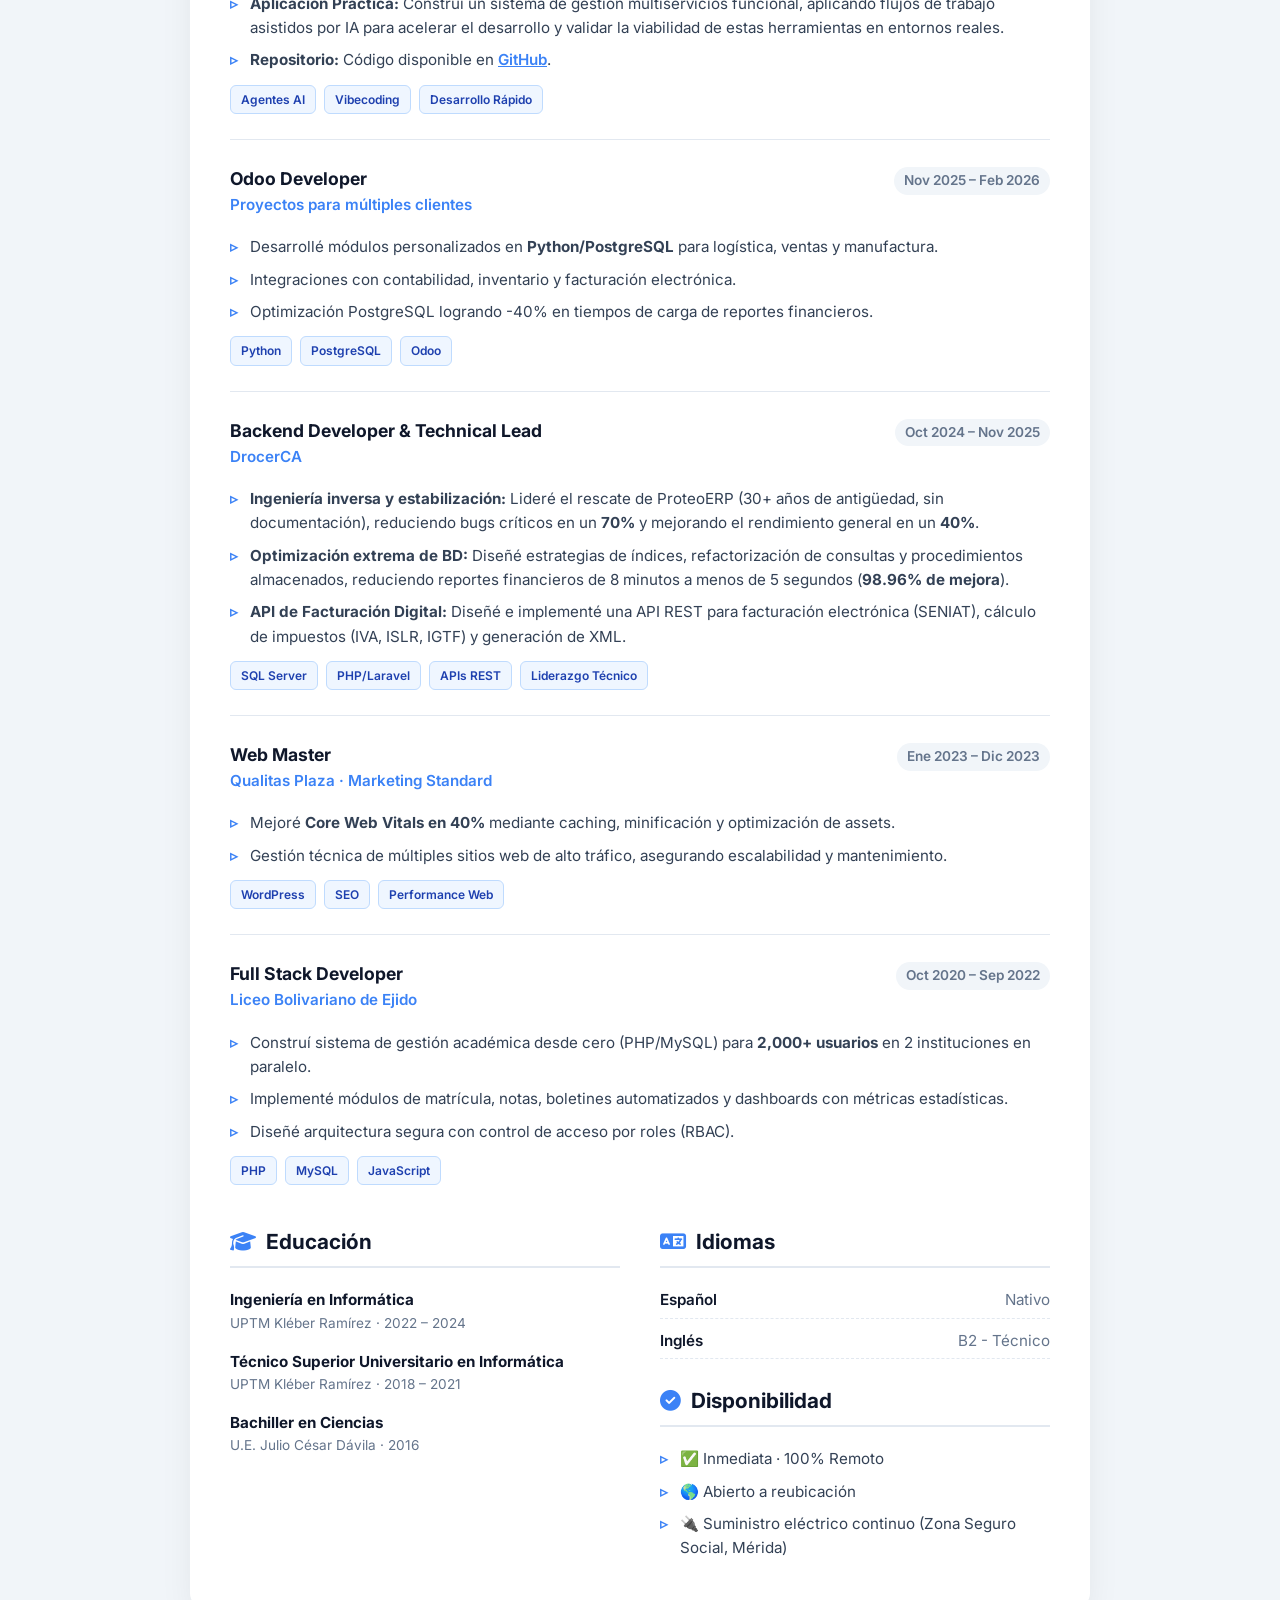
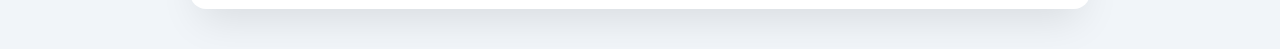
==== commit bd49c954: "Update cv_online_luis.html" ====
--- a/cv_online_luis.html
+++ b/cv_online_luis.html
@@ -4,497 +4,416 @@
     <meta charset="UTF-8">
     <meta name="viewport" content="width=device-width, initial-scale=1.0">
     <title>Luis Díaz · CV 2026</title>
-    <link href="https://fonts.googleapis.com/css2?family=Inter:opsz,wght@14..32,300;14..32,400;14..32,500;14..32,600;14..32,700;14..32,800&display=swap" rel="stylesheet">
+    <link href="https://fonts.googleapis.com/css2?family=Inter:wght@300;400;500;600;700;800&display=swap" rel="stylesheet">
     <link rel="stylesheet" href="https://cdnjs.cloudflare.com/ajax/libs/font-awesome/6.5.1/css/all.min.css">
     <style>
-        * {
-            margin: 0;
-            padding: 0;
-            box-sizing: border-box;
-        }
+        :root {
+            --primary: #0f172a;
+            --accent: #3b82f6;
+            --text-main: #334155;
+            --text-light: #64748b;
+            --bg-body: #f1f5f9;
+            --bg-card: #ffffff;
+        }
+
+        * { margin: 0; padding: 0; box-sizing: border-box; }
+
         body {
-            font-family: 'Inter', 'Segoe UI', sans-serif;
-            background: #eef2f7;
+            font-family: 'Inter', sans-serif;
+            background-color: var(--bg-body);
+            color: var(--text-main);
+            line-height: 1.6;
+            padding: 40px 20px;
             display: flex;
             justify-content: center;
+        }
+
+        .btn-download {
+            position: fixed;
+            top: 20px;
+            right: 20px;
+            background-color: var(--accent);
+            color: white;
+            border: none;
+            padding: 12px 24px;
+            border-radius: 8px;
+            font-size: 1rem;
+            font-weight: 600;
+            cursor: pointer;
+            box-shadow: 0 4px 6px -1px rgba(0, 0, 0, 0.1);
+            transition: all 0.3s ease;
+            display: flex;
             align-items: center;
-            min-height: 100vh;
-            padding: 0;
-            margin: 0;
-        }
-        .cv {
-            max-width: 1100px;
+            gap: 10px;
+            z-index: 1000;
+        }
+
+        .btn-download:hover {
+            background-color: #2563eb;
+            transform: translateY(-2px);
+        }
+
+        .cv-container {
+            max-width: 900px;
             width: 100%;
-            background: #ffffff;
-            border-radius: 20px;
-            box-shadow: 0 20px 60px -12px rgba(0, 0, 0, 0.20);
-            display: grid;
-            grid-template-columns: 280px 1fr;
+            background-color: var(--bg-card);
+            border-radius: 16px;
+            box-shadow: 0 20px 40px -10px rgba(0,0,0,0.1);
             overflow: hidden;
         }
-        .sidebar {
-            background: #0f172a;
-            color: #e2e8f0;
-            padding: 40px 0px 32px;
+
+        .header {
+            background-color: var(--primary);
+            color: white;
+            padding: 40px;
             display: flex;
-            flex-direction: column;
-            gap: 28px;
-        }
+            justify-content: space-between;
+            align-items: center;
+            flex-wrap: wrap;
+            gap: 20px;
+        }
+
+        .header-left { flex: 1; min-width: 300px; }
+        .header-left h1 { font-size: 2.5rem; font-weight: 800; letter-spacing: -1px; margin-bottom: 5px; }
+        .header-left h2 { font-size: 1.2rem; color: #93c5fd; font-weight: 500; margin-bottom: 15px; }
+
+        .contact-list { display: flex; flex-wrap: wrap; gap: 15px; font-size: 0.9rem; color: #cbd5e1; }
+        .contact-list a { color: #cbd5e1; text-decoration: none; display: flex; align-items: center; gap: 6px; transition: color 0.2s; }
+        .contact-list a:hover { color: white; }
+        .contact-list i { color: var(--accent); }
+
         .profile-img {
-            width: 140px;
-            height: 140px;
+            width: 130px;
+            height: 130px;
             border-radius: 50%;
             object-fit: cover;
-            border: 4px solid #3b82f6;
-            margin: 0 auto 8px;
-            display: block;
-        }
-        .sidebar h2 {
-            color: #ffffff;
-            font-size: 1.2rem;
+            border: 4px solid var(--accent);
+            box-shadow: 0 4px 10px rgba(0,0,0,0.3);
+        }
+
+        .main-content { padding: 40px; }
+
+        .section-title {
+            font-size: 1.3rem;
             font-weight: 700;
-            letter-spacing: -0.01em;
-            border-bottom: 2px solid #3b82f6;
+            color: var(--primary);
+            border-bottom: 2px solid #e2e8f0;
             padding-bottom: 8px;
-            margin-bottom: 14px;
-        }
-        .sidebar .name {
-            font-size: 1.8rem;
-            font-weight: 800;
-            color: #ffffff;
-            text-align: center;
-            line-height: 1.2;
-        }
-        .sidebar .title {
-            text-align: center;
-            color: #94a3b8;
-            font-weight: 500;
-            font-size: 0.9rem;
-            margin-top: -4px;
-        }
-        .sidebar .contact-item {
+            margin-bottom: 20px;
             display: flex;
             align-items: center;
-            /* gap: 12px; */
-            font-size: 1rem;
-            color: #fff;
-            margin-bottom: 10px;
-        }
-        .sidebar .contact-item i {
-            width: 20px;
-            color: #3b82f6;
-            font-size: 1rem;
-        }
-        .sidebar .contact-item a {
-            color: #fff;
-            text-decoration: none;
-            font-size: 0.79rem;
-        }
-        .sidebar .contact-item a:hover {
-            color: #ffffff;
-        }
-        .skill-chips {
-            display: flex;
-            flex-wrap: wrap;
-            gap: 8px;
-        }
-        .skill-chips span {
-            background: #1e293b;
-            padding: 4px 12px;
-            border-radius: 30px;
-            font-size: 0.75rem;
-            font-weight: 500;
-            color: #e2e8f0;
-            border: 1px solid #000;
-        }
-        .lang-item {
-            display: flex;
-            justify-content: space-between;
-            font-size: 0.85rem;
-            padding: 4px 0;
-            border-bottom: 1px solid #1e293b;
-        }
-        .lang-item span:last-child {
-            color: #94a3b8;
-            font-weight: 500;
-        }
-        .ref-item {
-            margin-bottom: 14px;
-            font-size: 0.8rem;
-            color: #fff;
-            line-height: 1.5;
-        }
-        .ref-item strong {
-            color: #ffffff;
-            font-weight: 600;
-        }
-        .ref-item .ref-role {
-            color: #94a3b8;
-            font-size: 0.7rem;
-        }
-        .main {
-            padding: 40px 44px 32px 36px;
-            background: #ffffff;
-        }
-        .main h2 {
-            font-size: 1.3rem;
-            font-weight: 700;
-            color: #0f172a;
-            border-bottom: 3px solid #3b82f6;
-            display: inline-block;
-            padding-bottom: 4px;
-            margin-bottom: 18px;
-            letter-spacing: -0.02em;
-        }
-        .main .section {
-            margin-bottom: 32px;
-        }
-        .exp-item {
-            margin-bottom: 22px;
-        }
-        .exp-item .exp-header {
-            display: flex;
-            justify-content: space-between;
-            align-items: baseline;
-            flex-wrap: wrap;
-            margin-bottom: 4px;
-        }
-        .exp-item .exp-header h3 {
-            font-size: 1.1rem;
-            font-weight: 700;
-            color: #0f172a;
-        }
-        .exp-item .exp-header .company {
-            font-weight: 600;
-            color: #3b82f6;
-        }
-        .exp-item .exp-header .date {
-            font-size: 0.8rem;
-            color: #64748b;
-            font-weight: 500;
-        }
-        .exp-item ul {
-            list-style: none;
-            padding-left: 0;
-            margin-top: 6px;
-        }
-        .exp-item ul li {
-            padding-left: 20px;
-            position: relative;
-            font-size: 0.9rem;
-            color: #000;
-            margin-bottom: 4px;
-        }
-        .exp-item ul li::before {
-            content: "▹";
-            position: absolute;
-            left: 0;
-            color: #3b82f6;
-            font-weight: bold;
-        }
-        .badge-group {
-            display: flex;
-            flex-wrap: wrap;
             gap: 10px;
-            margin: 10px 0 4px;
-        }
-        .badge {
-            background: #eff6ff;
-            color: #1e40af;
-            padding: 2px 12px;
-            border-radius: 30px;
-            font-size: 0.75rem;
-            font-weight: 600;
-            border: 1px solid #bfdbfe;
-        }
-        .badge.green {
-            background: #ecfdf5;
-            color: #065f46;
-            border-color: #a7f3d0;
-        }
-        .badge.orange {
-            background: #fffbeb;
-            color: #92400e;
-            border-color: #fde68a;
-        }
-        .badge.purple {
-            background: #f5f3ff;
-            color: #5b21b6;
-            border-color: #c4b5fd;
-        }
-        .highlight-grid {
-            display: grid;
-            grid-template-columns: 1fr 1fr;
-            gap: 12px;
-            margin-top: 8px;
-        }
-        .highlight-card {
-            background: #f8fafc;
-            padding: 14px 16px;
-            border-radius: 12px;
-            border-left: 4px solid #3b82f6;
-        }
-        .highlight-card .number {
-            font-size: 1.4rem;
-            font-weight: 800;
-            color: #0f172a;
-        }
-        .highlight-card .label {
-            font-size: 0.8rem;
-            color: #475569;
-        }
+        }
+
+        .section-title i { color: var(--accent); }
+
+        .profile-text { font-size: 1rem; color: var(--text-main); margin-bottom: 30px; text-align: justify; }
+        .profile-text strong { color: var(--primary); }
+
+        .kpi-grid { display: grid; grid-template-columns: repeat(auto-fit, minmax(180px, 1fr)); gap: 15px; margin-bottom: 40px; }
+
+        .kpi-card {
+            background-color: #f8fafc;
+            border: 1px solid #e2e8f0;
+            border-left: 4px solid var(--accent);
+            padding: 15px;
+            border-radius: 8px;
+        }
+
+        .kpi-number { font-size: 1.6rem; font-weight: 800; color: var(--primary); }
+        .kpi-label { font-size: 0.85rem; color: var(--text-light); font-weight: 500; }
+
+        .experience-item { margin-bottom: 25px; padding-bottom: 25px; border-bottom: 1px solid #e2e8f0; }
+        .experience-item:last-child { border-bottom: none; margin-bottom: 0; padding-bottom: 0; }
+
+        .exp-header { display: flex; justify-content: space-between; align-items: baseline; flex-wrap: wrap; margin-bottom: 5px; }
+        .exp-title { font-size: 1.1rem; font-weight: 700; color: var(--primary); }
+        .exp-company { font-size: 0.95rem; font-weight: 600; color: var(--accent); margin-bottom: 8px; }
+        .exp-date { font-size: 0.85rem; font-weight: 600; color: var(--text-light); background-color: #f1f5f9; padding: 3px 10px; border-radius: 20px; }
+
+        .exp-list { list-style: none; padding-left: 0; margin-top: 10px; }
+        .exp-list li { position: relative; padding-left: 20px; margin-bottom: 8px; font-size: 0.95rem; }
+        .exp-list li::before { content: "▹"; position: absolute; left: 0; color: var(--accent); font-weight: bold; }
+
+        .tech-tags { display: flex; flex-wrap: wrap; gap: 8px; margin-top: 12px; }
+        .tech-tag { font-size: 0.75rem; font-weight: 600; background-color: #eff6ff; color: #1e40af; padding: 4px 10px; border-radius: 6px; border: 1px solid #bfdbfe; }
+
+        .bottom-grid { display: grid; grid-template-columns: 1fr 1fr; gap: 40px; margin-top: 40px; }
+
+        .edu-item { margin-bottom: 15px; }
+        .edu-title { font-weight: 700; color: var(--primary); font-size: 0.95rem; }
+        .edu-place { font-size: 0.85rem; color: var(--text-light); }
+
+        .lang-item { display: flex; justify-content: space-between; font-size: 0.95rem; margin-bottom: 10px; border-bottom: 1px dashed #e2e8f0; padding-bottom: 5px; }
+        .lang-name { font-weight: 600; color: var(--primary); }
+        .lang-level { color: var(--text-light); }
+
+        @media (max-width: 768px) {
+            .header { flex-direction: column-reverse; text-align: center; }
+            .contact-list { justify-content: center; }
+            .bottom-grid { grid-template-columns: 1fr; gap: 20px; }
+            .btn-download { bottom: 20px; top: auto; right: 20px; width: calc(100% - 40px); justify-content: center;}
+        }
+
         @media print {
-            body {
-                background: white;
-                padding: 0 !important;
-                margin: 0 !important;
-            }
-            .cv {
-                box-shadow: none;
-                border-radius: 0;
-                max-width: 100%;
-            }
-            .sidebar {
-                print-color-adjust: exact;
-                -webkit-print-color-adjust: exact;
-            }
-            .badge, .badge.green, .badge.orange, .badge.purple {
-                print-color-adjust: exact;
-                -webkit-print-color-adjust: exact;
-            }
-            .highlight-card {
-                print-color-adjust: exact;
-                -webkit-print-color-adjust: exact;
-            }
-        }
-        @media (max-width: 750px) {
-            .cv {
-                grid-template-columns: 1fr;
-            }
-            .sidebar {
-                text-align: center;
-            }
-            .sidebar .contact-item {
-                justify-content: center;
-            }
-            .main {
-                padding: 28px 20px;
-            }
-            .highlight-grid {
-                grid-template-columns: 1fr;
-            }
+            body { background-color: white; padding: 0; display: block; }
+            .btn-download { display: none; }
+            .cv-container { box-shadow: none; border-radius: 0; max-width: 100%; }
+            .header { background-color: #0f172a !important; -webkit-print-color-adjust: exact; print-color-adjust: exact; }
+            .tech-tag { background-color: #eff6ff !important; -webkit-print-color-adjust: exact; print-color-adjust: exact; }
+            .exp-date { background-color: #f1f5f9 !important; -webkit-print-color-adjust: exact; print-color-adjust: exact; }
+            .kpi-card { background-color: #f8fafc !important; -webkit-print-color-adjust: exact; print-color-adjust: exact; }
+            .experience-item { page-break-inside: avoid; }
         }
     </style>
 </head>
 <body>
-<div class="cv">
-
-    <!-- SIDEBAR -->
-    <div class="sidebar">
-        <img src="perfil.jpg" alt="Luis Díaz" class="profile-img">
-        <div>
-            <div class="name">Luis Díaz</div>
-            <div class="title">Ingeniero en Informática</div>
-            <div class="title">Full Stack Developer</div>
-        </div>
-
-        <div>
-            <h2>Contacto</h2>
-            <div class="contact-item"><i class="fas fa-envelope"></i> luislulo32d@gmail.com</div>
-            <div class="contact-item"><i class="fas fa-phone"></i> +58 412 138 58 91</div>
-            <div class="contact-item"><i class="fas fa-map-marker-alt"></i> Av. Las Ámericas, Mérida, Venezuela</div>
-            <div class="contact-item"><i class="fab fa-linkedin"></i> https://www.linkedin.com/in/<br>luisdiazguillen/</div>
-            <div class="contact-item"><i class="fab fa-github"></i> https://github.com/luislulo32d</div>
-            <div class="contact-item"><i class="fas fa-globe"></i> https://portfolio2026.luislulo32d.<br>workers.dev</div>
-        </div>
-
-        <div>
-            <h2>Habilidades</h2>
-            <div class="skill-chips">
-                <span>SQL Server</span>
-                <span>PowerBuilder</span>
-                <span>PHP/Laravel</span>
-                <span>Node.js</span>
-                <span>Python</span>
-                <span>React</span>
-                <span>APIs REST</span>
-                <span>PostgreSQL</span>
-                <span>Git</span>
-                <span>Docker</span>
+
+    <button class="btn-download" onclick="window.print()">
+        <i class="fas fa-file-pdf"></i> Descargar PDF
+    </button>
+
+    <div class="cv-container">
+
+        <header class="header">
+            <div class="header-left">
+                <h1>Luis Díaz</h1>
+                <h2>Full Stack Developer</h2>
+                <div class="contact-list">
+                    <a href="mailto:luislulo32d@gmail.com"><i class="fas fa-envelope"></i> luislulo32d@gmail.com</a>
+                    <a href="tel:+584121385891"><i class="fas fa-phone"></i> +58 412 138 58 91</a>
+                    <a href="#"><i class="fas fa-map-marker-alt"></i> Mérida, Venezuela</a>
+                    <a href="https://linkedin.com/in/luisdiazguillen" target="_blank"><i class="fab fa-linkedin"></i> luisdiazguillen</a>
+                    <a href="https://github.com/luislulo32d" target="_blank"><i class="fab fa-github"></i> luislulo32d</a>
+                    <a href="https://portfolio2026.luislulo32d.workers.dev" target="_blank"><i class="fas fa-globe"></i> Portafolio</a>
+                </div>
             </div>
-        </div>
-
-        <div>
-            <h2>Idiomas</h2>
-            <div class="lang-item"><span>Español</span><span>Nativo</span></div>
-            <div class="lang-item"><span>Inglés</span><span>B2 · Técnico</span></div>
-        </div>
-
-        <div>
-            <h2>Disponibilidad</h2>
-            <div style="font-size:0.9rem; color:#fff;">✅ Inmediata</div>
-            <div style="font-size:0.9rem; color:#fff; margin-top:4px;">🌎 Abierto a reubicación</div>
-        </div>
-
-        <!-- REFERENCIAS PERSONALES -->
-        <div>
-            <h2>Referencias disponibles bajo solicitud</h2>
-        </div>
+            <div class="header-right">
+                <img src="perfil.jpg" alt="Luis Díaz" class="profile-img" onerror="this.style.display='none'">
+            </div>
+        </header>
+
+        <main class="main-content">
+
+            <section>
+                <h3 class="section-title"><i class="fas fa-user-circle"></i> Perfil Profesional</h3>
+                <p class="profile-text">
+                    Ingeniero en Informática con <strong>4+ años de experiencia</strong> como Full Stack Developer. Mis mayores fortalezas son el desarrollo backend, la optimización de bases de datos (SQL Server, PostgreSQL, MySQL), la estabilización de sistemas legacy sin documentación mediante ingeniería inversa, y el diseño de APIs REST. Me destaco por mi rápida adaptabilidad, liderazgo técnico y capacidad para integrar <strong>Agentes de Inteligencia Artificial (DeepSeek)</strong> en arquitecturas modernas.
+                </p>
+            </section>
+
+            <section>
+                <h3 class="section-title"><i class="fas fa-chart-line"></i> Impacto Medible</h3>
+                <div class="kpi-grid">
+                    <div class="kpi-card">
+                        <div class="kpi-number">70%</div>
+                        <div class="kpi-label">Menos bugs críticos en sistemas legacy</div>
+                    </div>
+                    <div class="kpi-card">
+                        <div class="kpi-number">98.96%</div>
+                        <div class="kpi-label">Mejora en consultas (8 min a < 5 s)</div>
+                    </div>
+                    <div class="kpi-card">
+                        <div class="kpi-number">40%</div>
+                        <div class="kpi-label">Mejora de rendimiento general</div>
+                    </div>
+                    <div class="kpi-card">
+                        <div class="kpi-number">1,000+</div>
+                        <div class="kpi-label">Transacciones procesadas diarias</div>
+                    </div>
+                </div>
+            </section>
+
+            <section>
+                <h3 class="section-title"><i class="fas fa-briefcase"></i> Experiencia Laboral</h3>
+
+                <!-- 1. Nuevo ProteoERP -->
+                <div class="experience-item">
+                    <div class="exp-header">
+                        <div>
+                            <div class="exp-title">Desarrollador Full Stack & Migración de Datos</div>
+                            <div class="exp-company">Nuevo ProteoERP · DrocerCA</div>
+                        </div>
+                        <span class="exp-date">Oct 2026 – Presente</span>
+                    </div>
+                    <ul class="exp-list">
+                        <li><strong>Modernización y Agentes AI:</strong> Formo parte del equipo central (junto al creador original de ProteoERP) en la creación de la nueva versión del ERP, aplicando tecnologías actuales e integrando agentes de Inteligencia Artificial (DeepSeek) para adaptar el sistema a las nuevas necesidades del negocio.</li>
+                        <li><strong>Migración a Tiempo Récord:</strong> Lideré la migración de la base de datos y la portabilidad de funciones críticas del sistema antiguo a la nueva arquitectura, reduciendo drásticamente los tiempos de entrega.</li>
+                        <li><strong>Estabilidad y Eficiencia:</strong> Desplegué una versión altamente estable que permite a la droguería gestionar su movimiento operativo actual de manera más eficiente y escalable.</li>
+                    </ul>
+                    <div class="tech-tags">
+                        <span class="tech-tag">Agentes AI (DeepSeek)</span>
+                        <span class="tech-tag">Migración de Datos</span>
+                        <span class="tech-tag">Arquitectura Backend</span>
+                    </div>
+                </div>
+
+                <!-- 2. Freelance -->
+                <div class="experience-item">
+                    <div class="exp-header">
+                        <div>
+                            <div class="exp-title">Full Stack Developer · Freelance</div>
+                            <div class="exp-company">DrocerCA · Gentech · Múltiples clientes Odoo</div>
+                        </div>
+                        <span class="exp-date">Mar 2026 – Presente</span>
+                    </div>
+                    <ul class="exp-list">
+                        <li>Desarrollo y mantenimiento de módulos personalizados en <strong>Odoo (Python/PostgreSQL)</strong> para clientes en logística y manufactura.</li>
+                        <li>Optimización de consultas PostgreSQL, reduciendo tiempos de carga en módulos críticos.</li>
+                        <li>Diagnóstico y corrección de errores en sistemas Odoo legacy sin documentación.</li>
+                    </ul>
+                    <div class="tech-tags">
+                        <span class="tech-tag">Python</span>
+                        <span class="tech-tag">PostgreSQL</span>
+                        <span class="tech-tag">APIs REST</span>
+                    </div>
+                </div>
+
+                <!-- 3. Proyecto Personal / Vibecoding (FECHA CORREGIDA) -->
+                <div class="experience-item">
+                    <div class="exp-header">
+                        <div>
+                            <div class="exp-title">Proyecto Personal · Prueba de Concepto (Vibecoding)</div>
+                            <div class="exp-company">Sistema MultiserviciosLjhyr</div>
+                        </div>
+                        <span class="exp-date">14 Sep 2026</span>
+                    </div>
+                    <ul class="exp-list">
+                        <li><strong>Exploración de Agentes AI:</strong> Desarrollé este proyecto como una prueba de concepto de <strong>vibecoding</strong> para comprender mejor el uso práctico de agentes de Inteligencia Artificial en el desarrollo de software.</li>
+                        <li><strong>Aplicación Práctica:</strong> Construí un sistema de gestión multiservicios funcional, aplicando flujos de trabajo asistidos por IA para acelerar el desarrollo y validar la viabilidad de estas herramientas en entornos reales.</li>
+                        <li><strong>Repositorio:</strong> Código disponible en <a href="https://github.com/luislulo32d/multiServiciosLjhyr" target="_blank" style="color: var(--accent); font-weight: 600;">GitHub</a>.</li>
+                    </ul>
+                    <div class="tech-tags">
+                        <span class="tech-tag">Agentes AI</span>
+                        <span class="tech-tag">Vibecoding</span>
+                        <span class="tech-tag">Desarrollo Rápido</span>
+                    </div>
+                </div>
+
+                <!-- 4. Odoo Developer -->
+                <div class="experience-item">
+                    <div class="exp-header">
+                        <div>
+                            <div class="exp-title">Odoo Developer</div>
+                            <div class="exp-company">Proyectos para múltiples clientes</div>
+                        </div>
+                        <span class="exp-date">Nov 2025 – Feb 2026</span>
+                    </div>
+                    <ul class="exp-list">
+                        <li>Desarrollé módulos personalizados en <strong>Python/PostgreSQL</strong> para logística, ventas y manufactura.</li>
+                        <li>Integraciones con contabilidad, inventario y facturación electrónica.</li>
+                        <li>Optimización PostgreSQL logrando -40% en tiempos de carga de reportes financieros.</li>
+                    </ul>
+                    <div class="tech-tags">
+                        <span class="tech-tag">Python</span>
+                        <span class="tech-tag">PostgreSQL</span>
+                        <span class="tech-tag">Odoo</span>
+                    </div>
+                </div>
+
+                <!-- 5. DrocerCA Legacy -->
+                <div class="experience-item">
+                    <div class="exp-header">
+                        <div>
+                            <div class="exp-title">Backend Developer & Technical Lead</div>
+                            <div class="exp-company">DrocerCA</div>
+                        </div>
+                        <span class="exp-date">Oct 2024 – Nov 2025</span>
+                    </div>
+                    <ul class="exp-list">
+                        <li><strong>Ingeniería inversa y estabilización:</strong> Lideré el rescate de ProteoERP (30+ años de antigüedad, sin documentación), reduciendo bugs críticos en un <strong>70%</strong> y mejorando el rendimiento general en un <strong>40%</strong>.</li>
+                        <li><strong>Optimización extrema de BD:</strong> Diseñé estrategias de índices, refactorización de consultas y procedimientos almacenados, reduciendo reportes financieros de 8 minutos a menos de 5 segundos (<strong>98.96% de mejora</strong>).</li>
+                        <li><strong>API de Facturación Digital:</strong> Diseñé e implementé una API REST para facturación electrónica (SENIAT), cálculo de impuestos (IVA, ISLR, IGTF) y generación de XML.</li>
+                    </ul>
+                    <div class="tech-tags">
+                        <span class="tech-tag">SQL Server</span>
+                        <span class="tech-tag">PHP/Laravel</span>
+                        <span class="tech-tag">APIs REST</span>
+                        <span class="tech-tag">Liderazgo Técnico</span>
+                    </div>
+                </div>
+
+                <!-- 6. Qualitas Plaza -->
+                <div class="experience-item">
+                    <div class="exp-header">
+                        <div>
+                            <div class="exp-title">Web Master</div>
+                            <div class="exp-company">Qualitas Plaza · Marketing Standard</div>
+                        </div>
+                        <span class="exp-date">Ene 2023 – Dic 2023</span>
+                    </div>
+                    <ul class="exp-list">
+                        <li>Mejoré <strong>Core Web Vitals en 40%</strong> mediante caching, minificación y optimización de assets.</li>
+                        <li>Gestión técnica de múltiples sitios web de alto tráfico, asegurando escalabilidad y mantenimiento.</li>
+                    </ul>
+                    <div class="tech-tags">
+                        <span class="tech-tag">WordPress</span>
+                        <span class="tech-tag">SEO</span>
+                        <span class="tech-tag">Performance Web</span>
+                    </div>
+                </div>
+
+                <!-- 7. Liceo Bolivariano -->
+                <div class="experience-item">
+                    <div class="exp-header">
+                        <div>
+                            <div class="exp-title">Full Stack Developer</div>
+                            <div class="exp-company">Liceo Bolivariano de Ejido</div>
+                        </div>
+                        <span class="exp-date">Oct 2020 – Sep 2022</span>
+                    </div>
+                    <ul class="exp-list">
+                        <li>Construí sistema de gestión académica desde cero (PHP/MySQL) para <strong>2,000+ usuarios</strong> en 2 instituciones en paralelo.</li>
+                        <li>Implementé módulos de matrícula, notas, boletines automatizados y dashboards con métricas estadísticas.</li>
+                        <li>Diseñé arquitectura segura con control de acceso por roles (RBAC).</li>
+                    </ul>
+                    <div class="tech-tags">
+                        <span class="tech-tag">PHP</span>
+                        <span class="tech-tag">MySQL</span>
+                        <span class="tech-tag">JavaScript</span>
+                    </div>
+                </div>
+            </section>
+
+            <div class="bottom-grid">
+                <section>
+                    <h3 class="section-title"><i class="fas fa-graduation-cap"></i> Educación</h3>
+                    <div class="edu-item">
+                        <div class="edu-title">Ingeniería en Informática</div>
+                        <div class="edu-place">UPTM Kléber Ramírez · 2022 – 2024</div>
+                    </div>
+                    <div class="edu-item">
+                        <div class="edu-title">Técnico Superior Universitario en Informática</div>
+                        <div class="edu-place">UPTM Kléber Ramírez · 2018 – 2021</div>
+                    </div>
+                    <div class="edu-item">
+                        <div class="edu-title">Bachiller en Ciencias</div>
+                        <div class="edu-place">U.E. Julio César Dávila · 2016</div>
+                    </div>
+                </section>
+
+                <section>
+                    <h3 class="section-title"><i class="fas fa-language"></i> Idiomas</h3>
+                    <div class="lang-item">
+                        <span class="lang-name">Español</span>
+                        <span class="lang-level">Nativo</span>
+                    </div>
+                    <div class="lang-item">
+                        <span class="lang-name">Inglés</span>
+                        <span class="lang-level">B2 - Técnico</span>
+                    </div>
+
+                    <h3 class="section-title" style="margin-top: 25px;"><i class="fas fa-check-circle"></i> Disponibilidad</h3>
+                    <ul class="exp-list" style="margin-top: 5px;">
+                        <li>✅ Inmediata · 100% Remoto</li>
+                        <li>🌎 Abierto a reubicación</li>
+                        <li>🔌 Suministro eléctrico continuo (Zona Seguro Social, Mérida)</li>
+                    </ul>
+                </section>
+            </div>
+
+        </main>
     </div>
 
-    <!-- MAIN CONTENT -->
-    <div class="main">
-
-        <!-- Perfil -->
-        <div class="section">
-            <h2>Perfil</h2>
-            <p style="color:#000; font-size:0.95rem; line-height:1.6;">
-                Ingeniero en Informática con <strong>4+ años de experiencia</strong> como Full Stack Developer.
-                <strong>Mis mayores fortalezas</strong> son el <strong>desarrollo backend</strong>, la <strong>optimización de bases de datos (SQL Server, PostgreSQL, MySQL)</strong> con uso avanzado de <strong>procedimientos almacenados, triggers e índices</strong>, la <strong>estabilización de sistemas legacy sin documentación mediante ingeniería inversa</strong>, y el <strong>diseño de APIs REST</strong> para integración con servicios externos (facturación electrónica, pasarelas de pago).
-                He trabajado con <strong>PowerBuilder</strong> (DataWindow, cliente/servidor) en pruebas de concepto para entornos con múltiples bases de datos distribuidas.
-                He liderado equipos técnicos, reducido bugs críticos en <strong>70%</strong> y mejorado consultas de 8 minutos a menos de 5 segundos (<strong>98.96%</strong>).
-            </p>
-        </div>
-
-        <!-- Logros destacados -->
-        <div class="section">
-            <h2>Impacto</h2>
-            <div class="highlight-grid">
-                <div class="highlight-card">
-                    <div class="number">70%</div>
-                    <div class="label">Menos bugs críticos</div>
-                </div>
-                <div class="highlight-card">
-                    <div class="number">98.96%</div>
-                    <div class="label">Mejora en consultas<br>(8 min → 5s)</div>
-                </div>
-                <div class="highlight-card">
-                    <div class="number">40%</div>
-                    <div class="label">Mejora de rendimiento</div>
-                </div>
-                <div class="highlight-card">
-                    <div class="number">1,000+</div>
-                    <div class="label">Transacciones / día</div>
-                </div>
-            </div>
-        </div>
-
-        <!-- Experiencia -->
-        <div class="section">
-            <h2>Experiencia</h2>
-
-              <!-- ODOO -->
-            <div class="exp-item">
-                <div class="exp-header">
-                    <div>
-                        <h3>Odoo Developer</h3>
-                        <span class="company">Proyectos para múltiples clientes</span>
-                    </div>
-                    <span class="date">Nov 2025 – Feb 2026</span>
-                </div>
-                <ul>
-                    <li>Desarrollé módulos personalizados en <strong>Python/PostgreSQL</strong> para logística, ventas y manufactura.</li>
-                    <li>Integraciones con contabilidad, inventario y facturación electrónica.</li>
-                    <li>Optimización PostgreSQL: <strong>-40% tiempos de carga</strong> en reportes financieros.</li>
-                    <li>Diagnóstico y corrección de errores en sistemas legacy sin documentación.</li>
-                </ul>
-                <div class="badge-group">
-                    <span class="badge">Python</span>
-                    <span class="badge green">PostgreSQL</span>
-                    <span class="badge orange">APIs</span>
-                </div>
-            </div>
-
-            <!-- DROCERCA - Actualizado con la nueva información -->
-            <div class="exp-item">
-                <div class="exp-header">
-                    <div>
-                        <h3>Backend Developer & Technical Lead</h3>
-                        <span class="company">DrocerCA</span>
-                    </div>
-                    <span class="date">Oct 2024 – Nov 2025</span>
-                </div>
-                <ul>
-                    <li><strong>Ingeniería inversa y estabilización de ERP legacy (30+ años de evolución):</strong> Lideré el rescate de <strong>ProteoERP</strong>, un sistema crítico sin documentación con más de <strong>30 años de desarrollo continuo (desde 1995)</strong>. Apliqué técnicas de <strong>ingeniería inversa</strong> para mapear la lógica de negocio, las estructuras de datos y las dependencias entre módulos en un sistema con múltiples capas históricas. Documenté el sistema desde cero y estabilicé su operación, reduciendo los <strong>bugs críticos en un 70%</strong> y mejorando el rendimiento general en un <strong>40%</strong>.</li>
-                    <li><strong>Optimización extrema de bases de datos (SQL Server):</strong> Diseñé e implementé una estrategia completa de optimización que incluyó la creación de <strong>índices estratégicos, refactoring de consultas complejas, y el uso avanzado de procedimientos almacenados y triggers</strong> para garantizar la integridad y el rendimiento en un sistema con décadas de datos acumulados. Logré reducir los tiempos de respuesta de los reportes financieros de <strong>8 minutos a menos de 5 segundos (98.96% de mejora)</strong>. Además, trabajé con un entorno de <strong>3 bases de datos en servidores distintos</strong>, unificando consultas distribuidas para consolidar información en tiempo real.</li>
-                    <li><strong>Desarrollo de API de facturación digital:</strong> Diseñé e implementé una <strong>API REST</strong> para la generación y envío de facturas electrónicas, integrando la lógica de negocio del ERP con los estándares del <strong>SENIAT</strong>. La API se encargaba de la validación de datos, el cálculo de impuestos (IVA, ISLR, IGTF), la generación de documentos XML y la comunicación con los servicios de facturación electrónica. Esto permitió automatizar por completo el proceso, reduciendo los errores manuales y agilizando los cierres contables.</li>
-                    <li><strong>Prueba de concepto con PowerBuilder (DataWindow y cliente/servidor):</strong> Evalué la viabilidad de PowerBuilder para unificar consultas entre las múltiples bases de datos. Desarrollé una <strong>prueba de concepto de un módulo de facturación</strong> utilizando <strong>DataWindow</strong> para la gestión visual de datos y la lógica cliente/servidor. Esta experiencia me permitió comprender en profundidad la arquitectura de PowerBuilder, la gestión de DataWindows y el lenguaje PowerScript, aunque finalmente no se implementó en producción.</li>
-                    <li><strong>Análisis de estructura y debugging de sistemas complejos:</strong> Realicé un análisis exhaustivo de la estructura del ERP, identificando cuellos de botella, dependencias ocultas y código obsoleto en un sistema con décadas de parches y modificaciones. Utilicé técnicas de <strong>debugging</strong> a nivel de base de datos y de aplicación para identificar y corregir errores en un sistema sin documentación.</li>
-                </ul>
-                <div class="badge-group">
-                    <span class="badge">30+ años</span>
-                    <span class="badge">SQL Server</span>
-                    <span class="badge green">Triggers</span>
-                    <span class="badge orange">APIs REST</span>
-                    <span class="badge purple">PowerBuilder</span>
-                    <span class="badge">Ingeniería Inversa</span>
-                </div>
-            </div>
-
-            <!-- QUALITAS -->
-            <div class="exp-item">
-                <div class="exp-header">
-                    <div>
-                        <h3>Web Master / SEO</h3>
-                        <span class="company">Qualitas Plaza · Marketing Standard</span>
-                    </div>
-                    <span class="date">Ene 2023 – Dic 2023</span>
-                </div>
-                <ul>
-                    <li>Mejoré <strong>Core Web Vitals</strong> en <strong>40%</strong> mediante caching, minificación y optimización de assets.</li>
-                    <li>Gestión técnica de múltiples sitios web de alto tráfico, asegurando escalabilidad y mantenimiento.</li>
-                </ul>
-                <div class="badge-group">
-                    <span class="badge">WordPress</span>
-                    <span class="badge orange">SEO</span>
-                    <span class="badge green">Performance</span>
-                </div>
-            </div>
-
-            <!-- LICEO -->
-            <div class="exp-item">
-                <div class="exp-header">
-                    <div>
-                        <h3>Full Stack Developer</h3>
-                        <span class="company">Liceo Bolivariano de Ejido</span>
-                    </div>
-                    <span class="date">Oct 2020 – Sep 2022</span>
-                </div>
-                <ul>
-                    <li>Construí sistema de gestión académica desde cero (PHP/MySQL) para <strong>2,000+ usuarios</strong> en 2 instituciones en paralelo.</li>
-                    <li>Implementé módulos de matrícula, notas, boletines automatizados y dashboards con métricas estadísticas.</li>
-                    <li>Diseñé arquitectura segura con control de acceso por roles (RBAC).</li>
-                </ul>
-                <div class="badge-group">
-                    <span class="badge">PHP</span>
-                    <span class="badge green">MySQL</span>
-                    <span class="badge">JavaScript</span>
-                </div>
-            </div>
-            
-        </div>
-
-        <!-- Educación -->
-        <div class="section">
-            <h2>Educación</h2>
-            <div style="margin-bottom:8px;">
-                <div style="font-weight:700; color:#0f172a;">Ingeniería en Informática</div>
-                <div style="color:#3b82f6; font-weight:500;">UPTM Kléber Ramírez</div>
-                <div style="color:#64748b; font-size:0.85rem;">Ene 2022 – Abr 2024</div>
-            </div>
-            <div style="margin-bottom:8px;">
-                <div style="font-weight:700; color:#0f172a;">Técnico Superior Universitario en Informática</div>
-                <div style="color:#3b82f6; font-weight:500;">UPTM Kléber Ramírez</div>
-                <div style="color:#64748b; font-size:0.85rem;">Jun 2018 – Dic 2021</div>
-            </div>
-            <div>
-                <div style="font-weight:700; color:#0f172a;">Bachiller en Ciencias</div>
-                <div style="color:#3b82f6; font-weight:500;">Unidad Educativa Julio César Dávila</div>
-                <div style="color:#64748b; font-size:0.85rem;">2016</div>
-            </div>
-        </div>
-
-    </div>
-</div>
 </body>
-</html>+</html>
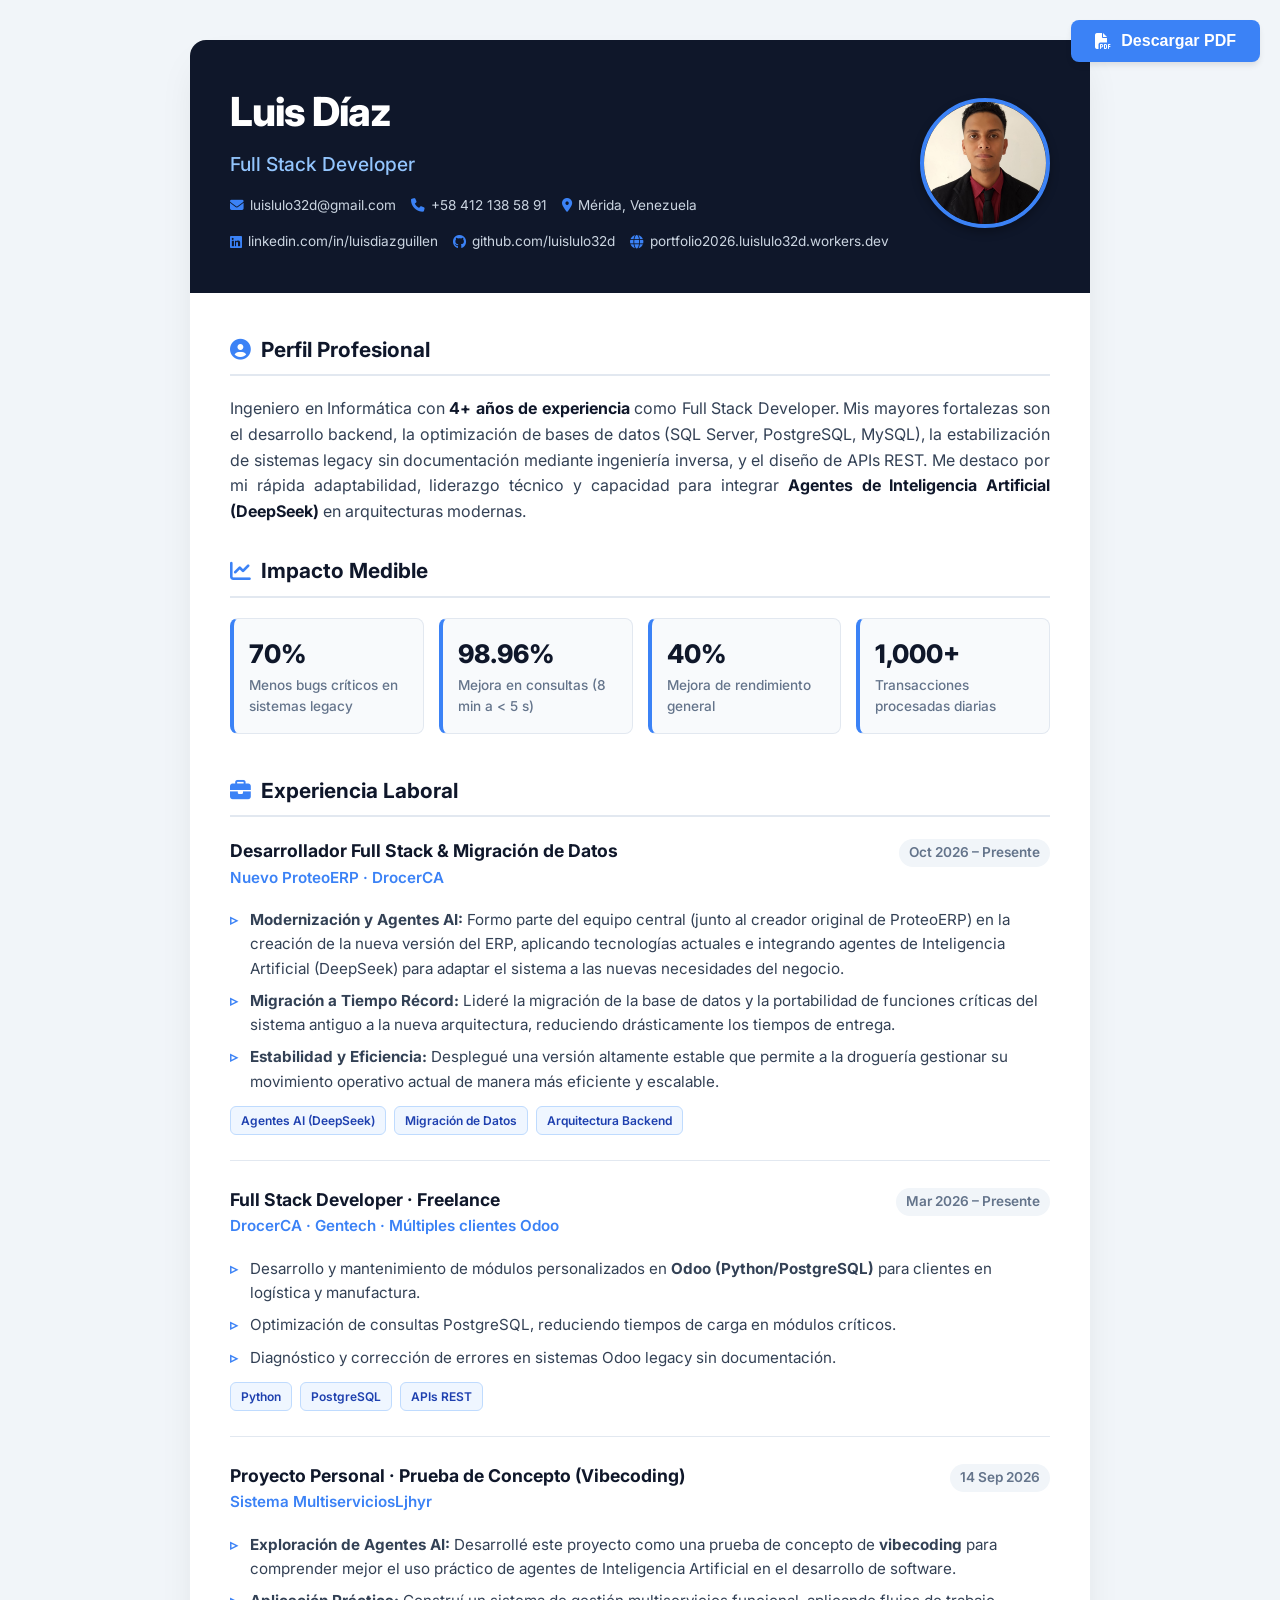
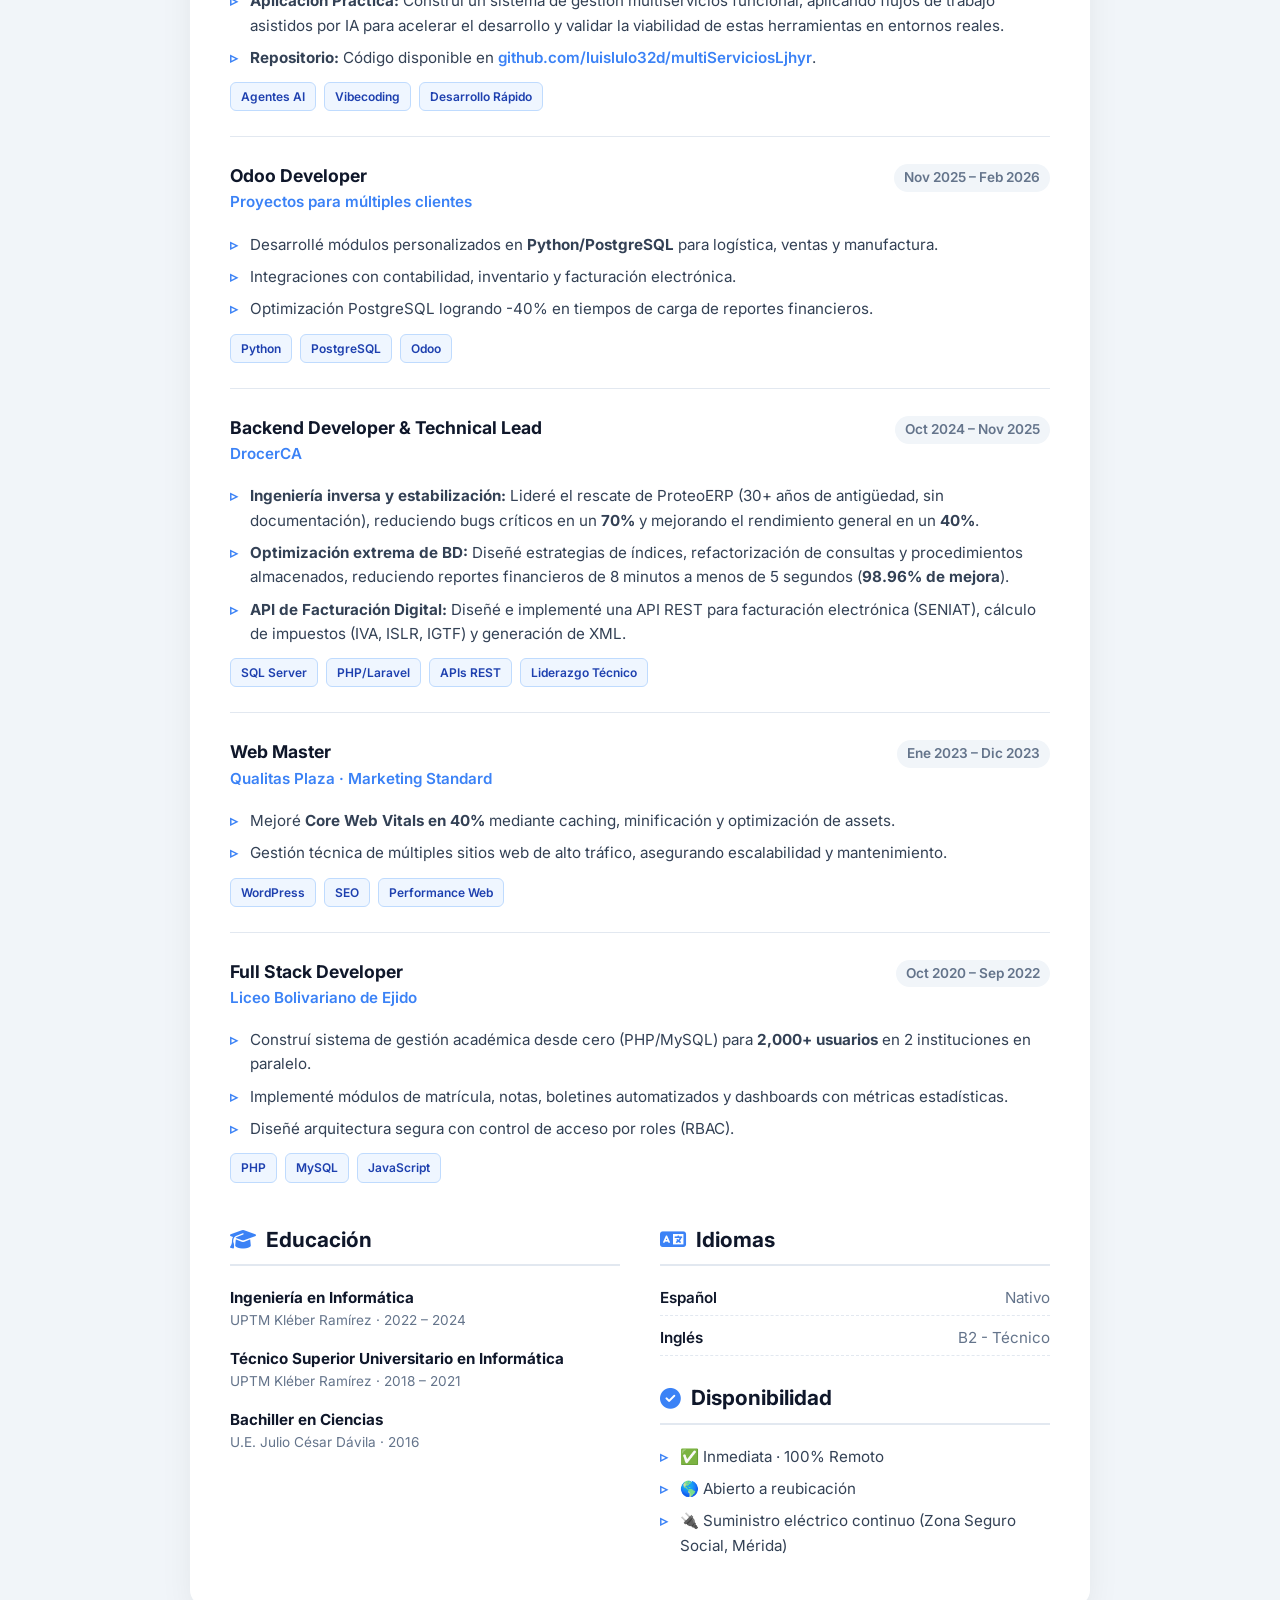
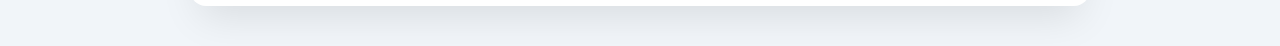
==== commit 78b90eed: "Update cv_online_luis.html" ====
--- a/cv_online_luis.html
+++ b/cv_online_luis.html
@@ -77,8 +77,8 @@
         .header-left h1 { font-size: 2.5rem; font-weight: 800; letter-spacing: -1px; margin-bottom: 5px; }
         .header-left h2 { font-size: 1.2rem; color: #93c5fd; font-weight: 500; margin-bottom: 15px; }
 
-        .contact-list { display: flex; flex-wrap: wrap; gap: 15px; font-size: 0.9rem; color: #cbd5e1; }
-        .contact-list a { color: #cbd5e1; text-decoration: none; display: flex; align-items: center; gap: 6px; transition: color 0.2s; }
+        .contact-list { display: flex; flex-wrap: wrap; gap: 15px; font-size: 0.85rem; color: #cbd5e1; }
+        .contact-list a { color: #cbd5e1; text-decoration: none; display: flex; align-items: center; gap: 6px; transition: color 0.2s; word-break: break-all; }
         .contact-list a:hover { color: white; }
         .contact-list i { color: var(--accent); }
 
@@ -135,6 +135,9 @@
         .exp-list li { position: relative; padding-left: 20px; margin-bottom: 8px; font-size: 0.95rem; }
         .exp-list li::before { content: "▹"; position: absolute; left: 0; color: var(--accent); font-weight: bold; }
 
+        /* Ajuste para que los enlaces largos en el texto no rompan el diseño */
+        .exp-list a { color: var(--accent); font-weight: 600; word-break: break-all; text-decoration: none; }
+
         .tech-tags { display: flex; flex-wrap: wrap; gap: 8px; margin-top: 12px; }
         .tech-tag { font-size: 0.75rem; font-weight: 600; background-color: #eff6ff; color: #1e40af; padding: 4px 10px; border-radius: 6px; border: 1px solid #bfdbfe; }
 
@@ -183,9 +186,9 @@
                     <a href="mailto:luislulo32d@gmail.com"><i class="fas fa-envelope"></i> luislulo32d@gmail.com</a>
                     <a href="tel:+584121385891"><i class="fas fa-phone"></i> +58 412 138 58 91</a>
                     <a href="#"><i class="fas fa-map-marker-alt"></i> Mérida, Venezuela</a>
-                    <a href="https://linkedin.com/in/luisdiazguillen" target="_blank"><i class="fab fa-linkedin"></i> luisdiazguillen</a>
-                    <a href="https://github.com/luislulo32d" target="_blank"><i class="fab fa-github"></i> luislulo32d</a>
-                    <a href="https://portfolio2026.luislulo32d.workers.dev" target="_blank"><i class="fas fa-globe"></i> Portafolio</a>
+                    <a href="https://linkedin.com/in/luisdiazguillen" target="_blank"><i class="fab fa-linkedin"></i> linkedin.com/in/luisdiazguillen</a>
+                    <a href="https://github.com/luislulo32d" target="_blank"><i class="fab fa-github"></i> github.com/luislulo32d</a>
+                    <a href="https://portfolio2026.luislulo32d.workers.dev" target="_blank"><i class="fas fa-globe"></i> portfolio2026.luislulo32d.workers.dev</a>
                 </div>
             </div>
             <div class="header-right">
@@ -269,7 +272,7 @@
                     </div>
                 </div>
 
-                <!-- 3. Proyecto Personal / Vibecoding (FECHA CORREGIDA) -->
+                <!-- 3. Proyecto Personal / Vibecoding -->
                 <div class="experience-item">
                     <div class="exp-header">
                         <div>
@@ -281,7 +284,7 @@
                     <ul class="exp-list">
                         <li><strong>Exploración de Agentes AI:</strong> Desarrollé este proyecto como una prueba de concepto de <strong>vibecoding</strong> para comprender mejor el uso práctico de agentes de Inteligencia Artificial en el desarrollo de software.</li>
                         <li><strong>Aplicación Práctica:</strong> Construí un sistema de gestión multiservicios funcional, aplicando flujos de trabajo asistidos por IA para acelerar el desarrollo y validar la viabilidad de estas herramientas en entornos reales.</li>
-                        <li><strong>Repositorio:</strong> Código disponible en <a href="https://github.com/luislulo32d/multiServiciosLjhyr" target="_blank" style="color: var(--accent); font-weight: 600;">GitHub</a>.</li>
+                        <li><strong>Repositorio:</strong> Código disponible en <a href="https://github.com/luislulo32d/multiServiciosLjhyr" target="_blank">github.com/luislulo32d/multiServiciosLjhyr</a>.</li>
                     </ul>
                     <div class="tech-tags">
                         <span class="tech-tag">Agentes AI</span>
